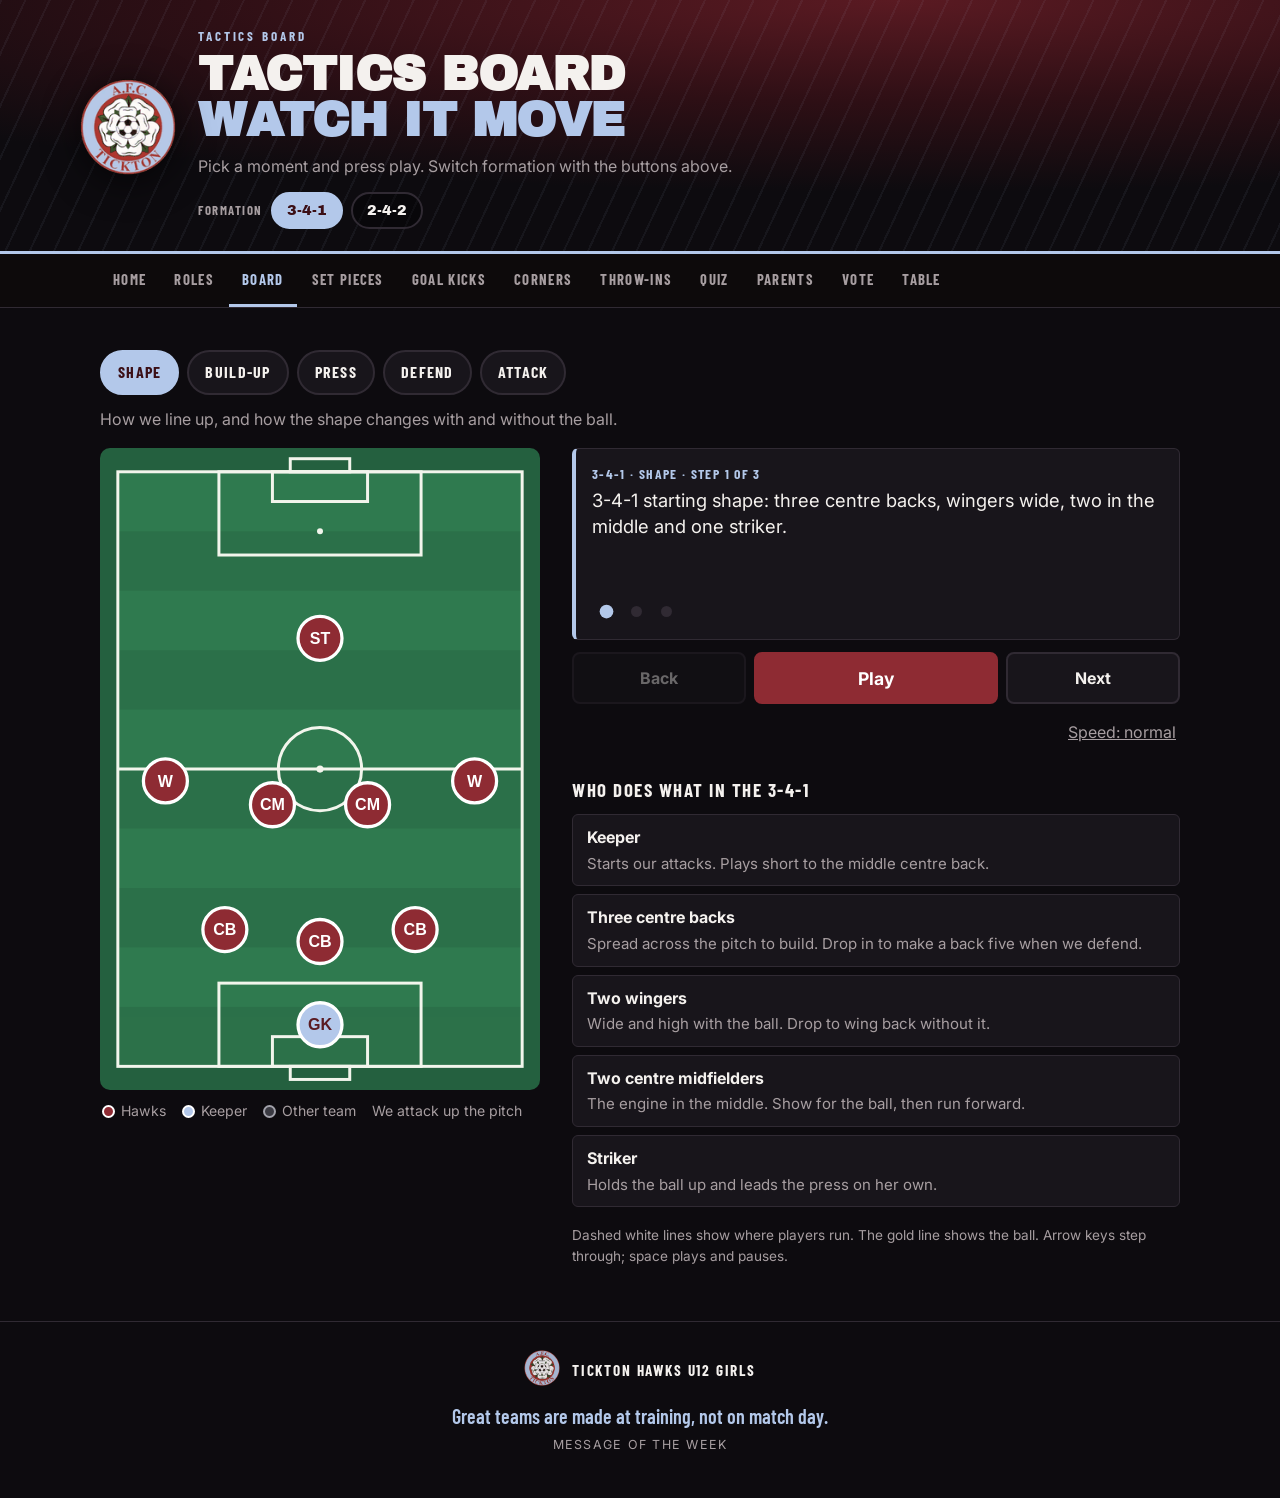
==== board.html @ 48b0d883 "Replace tactics board page with the full Hawks playbook site Eleven pages modelled on the Abbey Lane" ====
<!doctype html>
<html lang="en-GB">
<head>
<meta charset="utf-8">
<meta name="viewport" content="width=device-width, initial-scale=1">
<title>Hawks — Tactics Board</title>
<link rel="icon" href="assets/crest.png">
<link rel="preconnect" href="https://fonts.googleapis.com">
<link rel="preconnect" href="https://fonts.gstatic.com" crossorigin>
<link href="https://fonts.googleapis.com/css2?family=Archivo+Black&family=Barlow+Condensed:wght@500;600;700&family=Inter:wght@400;500;600&display=swap" rel="stylesheet">
<link rel="stylesheet" href="assets/site.css">
<style>
.scenes{display:flex;gap:8px;overflow-x:auto;padding:2px 0 8px;scrollbar-width:none}
.scenes::-webkit-scrollbar{display:none}
.scenes button{flex:0 0 auto;border:2px solid var(--line);background:var(--panel);border-radius:999px;padding:8px 16px;
  font-family:'Barlow Condensed',sans-serif;font-weight:700;text-transform:uppercase;letter-spacing:.08em;min-height:44px}
.scenes button[aria-pressed="true"]{background:var(--sky);border-color:var(--sky);color:#3B0F16}
.aim{margin:4px 0 16px;color:var(--mute)}
.stage{display:block}
.pitchcol{max-width:460px;margin:0 auto}
svg#pitch{display:block;width:100%;height:auto;border-radius:10px}
.legend{display:flex;flex-wrap:wrap;gap:6px 16px;margin:10px 2px 0;font-size:.88rem;color:var(--mute);align-items:center}
.legend i{display:inline-block;width:13px;height:13px;border-radius:50%;vertical-align:-2px;margin-right:6px}
.legend .us{background:#8e2b33;border:2px solid #fff}
.legend .gk{background:#b3c8ea;border:2px solid #fff}
.legend .them{background:#3a3a42;border:2px solid #a2a2ab}
.infocol{margin-top:16px}
.capbox{background:var(--panel);border:1px solid var(--line);border-left:4px solid var(--sky);border-radius:6px;padding:14px 16px}
.step{font-family:'Barlow Condensed',sans-serif;font-weight:700;text-transform:uppercase;letter-spacing:.1em;font-size:.85rem;color:var(--sky);margin:0 0 4px}
.capbox p.t{margin:0;font-size:1.15rem;line-height:1.4;min-height:5.5em}
.dots{display:flex;gap:2px;margin-top:8px}
.dots button{width:28px;height:28px;border:0;background:none;padding:0;display:grid;place-items:center}
.dots button::after{content:"";width:11px;height:11px;border-radius:50%;background:var(--line)}
.dots button[aria-current="step"]::after{background:var(--sky);transform:scale(1.25)}
.tr{display:grid;grid-template-columns:1fr 1.4fr 1fr;gap:8px;margin-top:12px}
.tr button{min-height:52px;border-radius:8px;border:2px solid var(--line);background:var(--panel);font-weight:700}
.tr button.go{background:var(--maroon);border-color:var(--maroon);color:#fff;font-size:1.1rem}
.tr button:disabled{opacity:.4;cursor:default}
.spd{margin-top:8px;display:flex;justify-content:flex-end}
.spd button{border:0;background:none;color:var(--mute);text-decoration:underline;padding:8px 4px;min-height:40px}
.broles{margin-top:22px}
.broles h3{margin-top:0}
.broles dl{margin:0;display:grid;gap:8px}
.broles .r{background:var(--panel);border:1px solid var(--line);border-radius:6px;padding:10px 14px}
.broles dt{font-weight:700}
.broles dd{margin:2px 0 0;color:var(--mute);font-size:.94rem}
.fine{margin-top:18px;font-size:.85rem;color:var(--mute)}
@media (min-width:860px){
  .stage{display:grid;grid-template-columns:minmax(0,440px) 1fr;gap:32px;align-items:start}
  .pitchcol{margin:0;max-width:none}
  .infocol{margin-top:0}
}
.ln{fill:none;stroke:#f2f5ec;stroke-width:.5}
.tp{stroke:#fff;stroke-width:.55;stroke-dasharray:1.3 1.2;opacity:.7;fill:none}
.to{stroke:#a2a2ab;stroke-width:.5;stroke-dasharray:1.3 1.2;opacity:.55;fill:none}
.tb{stroke:#e8b33a;stroke-width:.85;stroke-dasharray:1.6 1.2;fill:none}
.lbl{font-family:Arial,sans-serif;font-weight:800;font-size:2.7px;fill:#fff;text-anchor:middle}
.lbl.k{fill:#5a1a22}
</style>
</head>
<body>
<script src="assets/site.js" data-page="board" data-eyebrow="Tactics board" data-h1="Tactics Board" data-l2="Watch It Move" data-sub="Pick a moment and press play. Switch formation with the buttons above."></script>

<section>
  <div class="wrap">
    <div class="scenes" id="tabs" role="group" aria-label="Moment"></div>
    <p class="aim" id="aim"></p>

    <div class="stage">
      <div class="pitchcol">
        <svg id="pitch" viewBox="-3 -4 74 108" role="img" aria-label="Animated tactics pitch">
          <defs>
            <marker id="aw" viewBox="0 0 6 6" refX="5" refY="3" markerWidth="4.2" markerHeight="4.2" orient="auto"><path d="M0,0.5 L6,3 L0,5.5 z" fill="#fff"/></marker>
            <marker id="ag" viewBox="0 0 6 6" refX="5" refY="3" markerWidth="3.2" markerHeight="3.2" orient="auto"><path d="M0,0.5 L6,3 L0,5.5 z" fill="#e8b33a"/></marker>
            <marker id="ab" viewBox="0 0 6 6" refX="5" refY="3" markerWidth="4" markerHeight="4" orient="auto"><path d="M0,0.5 L6,3 L0,5.5 z" fill="#a2a2ab"/></marker>
          </defs>
          <rect x="-3" y="-4" width="74" height="108" fill="#24603f"/>
          <rect x="0" y="0" width="68" height="100" fill="#2f7a4f"/>
          <g fill="#000" opacity=".07"><rect x="0" y="10" width="68" height="10"/><rect x="0" y="30" width="68" height="10"/><rect x="0" y="50" width="68" height="10"/><rect x="0" y="70" width="68" height="10"/><rect x="0" y="90" width="68" height="10"/></g>
          <g class="ln">
            <rect x="0" y="0" width="68" height="100"/>
            <line x1="0" y1="50" x2="68" y2="50"/>
            <circle cx="34" cy="50" r="7"/>
            <rect x="17" y="0" width="34" height="14"/><rect x="26" y="0" width="16" height="5"/>
            <rect x="17" y="86" width="34" height="14"/><rect x="26" y="95" width="16" height="5"/>
            <rect x="29" y="-2.2" width="10" height="2.2"/><rect x="29" y="100" width="10" height="2.2"/>
          </g>
          <g fill="#f2f5ec"><circle cx="34" cy="50" r=".6"/><circle cx="34" cy="10" r=".5"/><circle cx="34" cy="90" r=".5"/></g>
          <g id="trails"></g>
          <g id="opp"></g>
          <g id="us"></g>
          <circle id="ball" r="1.7" fill="#fff" stroke="#18211c" stroke-width=".4"/>
        </svg>
        <div class="legend">
          <span><i class="us"></i>Hawks</span><span><i class="gk"></i>Keeper</span><span><i class="them"></i>Other team</span><span>We attack up the pitch</span>
        </div>
      </div>

      <div class="infocol">
        <div class="capbox" aria-live="polite">
          <p class="step" id="stepLbl"></p>
          <p class="t" id="capTxt"></p>
          <div class="dots" id="dots"></div>
        </div>
        <div class="tr">
          <button id="bBack" type="button">Back</button>
          <button id="bPlay" class="go" type="button">Play</button>
          <button id="bNext" type="button">Next</button>
        </div>
        <div class="spd"><button id="bSpd" type="button">Speed: normal</button></div>
        <div class="broles" id="roles"></div>
        <p class="fine">Dashed white lines show where players run. The gold line shows the ball. Arrow keys step through; space plays and pauses.</p>
      </div>
    </div>
  </div>
</section>

<script>
(function(){
"use strict";
var NS="http://www.w3.org/2000/svg";
function $(s){return document.querySelector(s);}
function el(n,a,p){var e=document.createElementNS(NS,n);for(var k in a){e.setAttribute(k,a[k]);}if(p){p.appendChild(e);}return e;}
function om(o,m){return o.map(function(a,i){return m[i]?m[i].slice():a.slice();});}
function cp(o){return o.map(function(a){return a.slice();});}

/* opposition shapes: order is keeper, 2 centre backs, 2 wide, 2 midfield, 2 forwards. They attack down the page. */
var OPP_PRESS=[[34,16],[22,30],[46,30],[10,46],[58,46],[27,48],[41,48],[28,66],[40,66]];
var OPP_BUILD=[[34,8],[24,22],[44,22],[8,38],[60,38],[26,44],[42,44],[26,64],[44,64]];
var OPP_ATT=[[34,24],[24,34],[44,34],[8,52],[60,50],[20,46],[48,44],[26,60],[42,58]];
var OPP_DEF=[[34,6],[16,22],[34,18],[52,22],[20,34],[34,38],[48,34],[22,50],[46,50]];
var OPP_BOX=[[34,6],[22,14],[34,13],[50,15],[24,28],[42,28],[52,30],[26,42],[40,42]];

/* scene "key" is used for links from other pages, e.g. board.html#press */
var FORMS={
 f242:{
  label:"2-4-2",
  ids:["GK","LCB","RCB","LWB","RWB","LCM","RCM","TEN","NINE"],
  names:{GK:"GK",LCB:"CB",RCB:"CB",LWB:"WB",RWB:"WB",LCM:"CM",RCM:"CM",TEN:"10",NINE:"9"},
  base:{GK:[34,93],LCB:[24,76],RCB:[44,76],LWB:[8,56],RWB:[60,56],LCM:[25,56],RCM:[43,56],TEN:[27,35],NINE:[41,27]},
  roles:[
   ["Keeper","Starts our attacks and sweeps up behind the back line."],
   ["Two centre backs","Split wide to build from the back. Cover behind the wing backs."],
   ["Two wing backs","Own the whole side. High and wide with the ball, back in the line without it."],
   ["Two centre midfielders","Link defence to attack. Show for the ball in the gaps."],
   ["The 10","Plays between their lines and feeds the 9."],
   ["The 9","Leads the press. First runner in behind."]
  ],
  scenes:[
   {key:"shape",name:"Shape",aim:"How we line up, and how the shape changes with and without the ball.",steps:[
    {c:"2-4-2 starting shape: two centre backs, four across the middle with the wing backs wide, then the 10 and the 9.",o:null,b:null},
    {c:"With the ball we stretch out. Wing backs go high and wide. The 10 and 9 pin their defenders back.",p:{GK:[34,84],LCB:[22,66],RCB:[46,66],LWB:[6,40],RWB:[62,40],LCM:[26,50],RCM:[42,50],TEN:[28,28],NINE:[40,20]}},
    {c:"Without the ball we shrink. A tight four across the middle, two centre backs behind, the 10 and 9 screening in front.",p:{GK:[34,93],LCB:[26,78],RCB:[42,78],LWB:[12,66],RWB:[56,66],LCM:[27,66],RCM:[41,66],TEN:[28,50],NINE:[40,48]}}
   ]},
   {key:"build-up",name:"Build-up",aim:"Getting out from the keeper when the other team presses us.",steps:[
    {c:"Keeper has the ball. Two of their players are coming to press.",o:OPP_PRESS,b:"GK",p:{}},
    {c:"Centre backs split wide. Wing backs stay high and wide. Midfielders show in the gaps.",p:{LCB:[14,80],RCB:[54,80],LWB:[6,60],RWB:[62,60],LCM:[25,66],RCM:[43,66],TEN:[26,38],NINE:[42,36]}},
    {c:"Keeper passes to a centre back. Their press has to run across.",b:"LCB",o:function(o){return om(o,{7:[20,72],8:[32,71],5:[24,50],6:[37,50]});}},
    {c:"Next pass goes into the midfielder in the gap, behind their first line.",b:"LCM",p:{LCM:[24,62]},o:function(o){return om(o,{7:[16,78],8:[30,76],5:[20,56],6:[36,54]});}},
    {c:"Turn and play forward to the wing back. We have beaten the press.",b:"LWB",p:{LWB:[6,50],TEN:[22,40],NINE:[38,28]},o:function(o){return om(o,{5:[20,62],6:[34,58],3:[12,56],4:[56,50]});}}
   ]},
   {key:"press",name:"Press",aim:"Winning the ball back high up the pitch.",steps:[
    {c:"Their keeper has the ball. We squeeze up. The 9 and 10 stay close to their two centre backs.",o:OPP_BUILD,b:"o0",p:{GK:[34,70],LCB:[29,58],RCB:[39,58],LWB:[10,46],RWB:[58,46],LCM:[25,52],RCM:[43,52],TEN:[28,34],NINE:[40,32]}},
    {c:"Trigger: the pass goes to their centre back. The 9 closes her down, the 10 covers the pass back.",b:"o1",p:{NINE:[29,25],TEN:[38,27],LWB:[10,42],RWB:[58,42]}},
    {c:"She plays it wide. The wing back jumps to her, midfield slides across and traps her on the touchline.",b:"o3",p:{LWB:[13,38],LCM:[18,46],RCM:[34,46],NINE:[25,25],TEN:[34,34],LCB:[24,56],RCB:[36,56],RWB:[50,44],GK:[30,66]}},
    {c:"Ball won. Our midfielder takes it while they are still facing the wrong way.",b:"LCM",p:{LCM:[18,44]},o:function(o){return om(o,{3:[6,40],5:[28,38]});}},
    {c:"Quick pass to the 10. The 9 runs in behind.",b:"TEN",p:{TEN:[26,32],NINE:[32,16]},o:function(o){return om(o,{1:[22,24],2:[44,20]});}}
   ]},
   {key:"defend",name:"Defend",aim:"Staying compact when they have the ball in our half.",steps:[
    {c:"Two banks. The 10 and 9 screen in front, four across the middle, two centre backs behind.",o:OPP_ATT,b:"o7",p:{GK:[34,93],LCB:[26,80],RCB:[42,80],LWB:[10,68],LCM:[26,68],RCM:[42,68],RWB:[58,68],TEN:[28,52],NINE:[40,50]}},
    {c:"Ball switches wide. The whole team slides across together.",b:"o4",p:{GK:[38,93],LCB:[34,80],RCB:[50,80],LWB:[20,68],LCM:[36,68],RCM:[50,68],RWB:[62,68],TEN:[36,52],NINE:[48,50]},o:function(o){return om(o,{7:[32,62],8:[46,60],6:[52,46]});}},
    {c:"Wing back closes the ball. Centre back covers behind her. Far side tucks in.",p:{RWB:[55,68],RCB:[50,78],LCB:[36,79],RCM:[46,70],LCM:[30,70],LWB:[16,68]},o:function(o){return om(o,{4:[60,64]});}},
    {c:"She blocks it. We win the ball and play to the midfielder.",b:"RCM",o:function(o){return om(o,{4:[58,70],8:[44,66]});}}
   ]},
   {key:"attack",name:"Attack",aim:"Getting the ball wide and into the box.",steps:[
    {c:"Midfielder has the ball. Wing backs are wide. The 10 and 9 sit between their lines.",o:OPP_DEF,b:"LCM",p:{GK:[34,88],LCB:[24,70],RCB:[44,70],LWB:[8,52],RWB:[60,52],LCM:[25,58],RCM:[43,58],TEN:[26,42],NINE:[42,28]}},
    {c:"Pass into the 10’s feet. The 9 stays on their centre back.",b:"TEN",p:{TEN:[28,40],LCM:[27,52]},o:function(o){return om(o,{5:[38,40]});}},
    {c:"10 plays it wide to the wing back, who runs forward on the outside.",b:"LWB",p:{LWB:[8,36],TEN:[30,36],LCM:[27,46]},o:function(o){return om(o,{4:[18,36],1:[16,24],5:[38,42]});}},
    {c:"Cross comes in. The 9 goes near post, the 10 far post, the wing back arrives at the back, a midfielder waits on the edge.",b:"NINE",o:OPP_BOX,p:{LWB:[8,24],NINE:[29,18],TEN:[44,20],RWB:[58,26],LCM:[34,30],RCM:[44,40],LCB:[24,56],RCB:[44,56],GK:[34,80]}},
    {c:"The 9 finishes. Everyone else is ready for the rebound.",b:[34,3],p:{NINE:[31,12]}}
   ]}
  ]
 },
 f341:{
  label:"3-4-1",
  ids:["GK","LCB","CB","RCB","LW","LCM","RCM","RW","ST"],
  names:{GK:"GK",LCB:"CB",CB:"CB",RCB:"CB",LW:"W",LCM:"CM",RCM:"CM",RW:"W",ST:"ST"},
  base:{GK:[34,93],LCB:[18,77],CB:[34,79],RCB:[50,77],LW:[8,52],LCM:[26,56],RCM:[42,56],RW:[60,52],ST:[34,28]},
  roles:[
   ["Keeper","Starts our attacks. Plays short to the middle centre back."],
   ["Three centre backs","Spread across the pitch to build. Drop in to make a back five when we defend."],
   ["Two wingers","Wide and high with the ball. Drop to wing back without it."],
   ["Two centre midfielders","The engine in the middle. Show for the ball, then run forward."],
   ["Striker","Holds the ball up and leads the press on her own."]
  ],
  scenes:[
   {key:"shape",name:"Shape",aim:"How we line up, and how the shape changes with and without the ball.",steps:[
    {c:"3-4-1 starting shape: three centre backs, wingers wide, two in the middle and one striker.",o:null,b:null},
    {c:"With the ball the wingers push high and wide. The back three spread out and the striker stays up front.",p:{GK:[34,86],LCB:[16,68],CB:[34,72],RCB:[52,68],LW:[6,38],LCM:[26,50],RCM:[42,50],RW:[62,38],ST:[34,22]}},
    {c:"Without the ball the wingers drop back and we become a back five, with two midfielders and the striker in front.",p:{GK:[34,93],LW:[10,72],LCB:[24,78],CB:[34,80],RCB:[44,78],RW:[58,72],LCM:[27,64],RCM:[41,64],ST:[34,50]}}
   ]},
   {key:"build-up",name:"Build-up",aim:"Getting out from the keeper when the other team presses us.",steps:[
    {c:"Keeper has the ball. Two of their players are coming to press.",o:OPP_PRESS,b:"GK",p:{}},
    {c:"Back three spread across. Wingers stay wide and high to stretch them. Midfielders show in the gaps.",p:{LCB:[12,80],CB:[34,84],RCB:[56,80],LW:[6,50],RW:[62,50],LCM:[24,64],RCM:[44,64],ST:[34,34]}},
    {c:"Short pass to the middle centre back. The keeper has become an extra player.",b:"CB",o:function(o){return om(o,{7:[30,72],8:[40,70]});}},
    {c:"Switch to the wide centre back. Their press has to travel.",b:"LCB",o:function(o){return om(o,{7:[18,74],8:[30,72],5:[24,50],6:[36,50]});}},
    {c:"Pass into the midfielder in the gap, behind their first line.",b:"LCM",p:{LCM:[22,62]},o:function(o){return om(o,{7:[14,78],8:[28,76],5:[18,58],6:[34,54]});}},
    {c:"Turn and play to the winger running forward. We have beaten the press.",b:"LW",p:{LW:[6,44],ST:[34,30]},o:function(o){return om(o,{5:[18,62],3:[12,54]});}}
   ]},
   {key:"press",name:"Press",aim:"Winning the ball back high up the pitch.",steps:[
    {c:"Their keeper has the ball. We squeeze up. The striker waits between their two centre backs.",o:OPP_BUILD,b:"o0",p:{GK:[34,76],LCB:[20,60],CB:[34,62],RCB:[48,60],LW:[8,46],LCM:[24,52],RCM:[44,52],RW:[60,46],ST:[34,28]}},
    {c:"Trigger: the pass goes to their centre back. The striker closes her down and shows her the touchline. Wingers squeeze.",b:"o1",p:{ST:[29,26],LW:[10,42],RW:[52,36]}},
    {c:"She plays it wide. The left winger jumps to her, midfield slides across and the back three step up.",b:"o3",p:{LW:[13,38],LCM:[19,47],ST:[30,28],LCB:[18,58],CB:[32,60],RCB:[46,58],RCM:[36,48],RW:[48,40]}},
    {c:"Ball won. Our midfielder takes it while they are still facing the wrong way.",b:"LCM",p:{LCM:[19,46]},o:function(o){return om(o,{3:[6,40],5:[28,38]});}},
    {c:"Quick pass to the striker. Wingers run beyond her.",b:"ST",p:{ST:[30,22],RW:[52,30],LW:[10,36]},o:function(o){return om(o,{1:[22,24],2:[44,20]});}}
   ]},
   {key:"defend",name:"Defend",aim:"Staying compact when they have the ball in our half.",steps:[
    {c:"Back five. Wingers drop in as wing backs. Two midfielders in front, the striker screening.",o:OPP_ATT,b:"o7",p:{GK:[34,93],LW:[10,72],LCB:[24,80],CB:[34,82],RCB:[44,80],RW:[58,72],LCM:[26,68],RCM:[42,68],ST:[34,52]}},
    {c:"Ball switches wide. The whole team slides across together.",b:"o4",p:{GK:[38,93],LW:[18,72],LCB:[30,80],CB:[40,82],RCB:[50,80],RW:[62,70],LCM:[34,68],RCM:[48,68],ST:[44,52]},o:function(o){return om(o,{7:[32,62],8:[46,60],6:[52,46]});}},
    {c:"Right winger closes the ball. Centre backs cover behind her. Far side tucks in.",p:{RW:[55,68],RCB:[50,78],CB:[41,80],LCB:[31,79],RCM:[46,68],LCM:[34,68],LW:[22,72]},o:function(o){return om(o,{4:[60,64]});}},
    {c:"She blocks it. We win the ball and play to the midfielder.",b:"RCM",o:function(o){return om(o,{4:[58,70],8:[44,66]});}}
   ]},
   {key:"attack",name:"Attack",aim:"Getting the ball wide and into the box.",steps:[
    {c:"Midfielder has the ball. Wingers are high and wide. The striker sits between their lines.",o:OPP_DEF,b:"LCM",p:{GK:[34,88],LCB:[18,72],CB:[34,74],RCB:[50,72],LW:[8,48],LCM:[26,58],RCM:[42,58],RW:[60,48],ST:[34,46]}},
    {c:"Pass into the striker’s feet. She holds it up with her back to goal.",b:"ST",p:{LCM:[28,52],RCM:[40,52]}},
    {c:"Lay it off, then the winger runs beyond. The ball goes into the space down the line.",b:"LW",p:{LW:[7,36],LCM:[28,44]},o:function(o){return om(o,{4:[18,36],1:[16,24],5:[38,42]});}},
    {c:"Cross comes in. Striker near post, right winger far post, a midfielder waits on the edge.",b:"ST",o:OPP_BOX,p:{LW:[8,24],ST:[29,18],RW:[48,22],LCM:[34,32],RCM:[44,40],LCB:[22,60],CB:[34,62],RCB:[46,60],GK:[34,80]}},
    {c:"The striker finishes. Everyone else is ready for the rebound.",b:[34,3],p:{ST:[31,12]}}
   ]}
  ]
 }
};

/* ---------- state ---------- */
var reduce=window.matchMedia&&window.matchMedia("(prefers-reduced-motion: reduce)").matches;
var S={form:Hawks.form(),scene:0,step:0,playing:false,slow:false};
var frames=[],cur=null,anim=null,holdAt=null;
var MOVE=1700,HOLD=2300;

(function(){
  var h=location.hash.slice(1);
  FORMS[S.form].scenes.forEach(function(sc,i){if(sc.key===h){S.scene=i;}});
})();

var usG=$("#us"),oppG=$("#opp"),trG=$("#trails"),ball=$("#ball");
var P={},O=[];

function resolve(form,scene){
  var pos=JSON.parse(JSON.stringify(form.base));
  var opp=cp(OPP_PRESS),show=false,bs=null,last=[34,50];
  return scene.steps.map(function(s){
    if(s.p){for(var k in s.p){pos[k]=s.p[k].slice();}}
    if("o" in s){
      if(s.o===null){show=false;}
      else{show=true;opp=typeof s.o==="function"?s.o(opp):cp(s.o);}
    }
    if(s.b!==undefined){bs=s.b;}
    var ballN=1,b=last;
    if(bs===null){ballN=0;}
    else if(Array.isArray(bs)){b=bs.slice();}
    else if(/^o\d$/.test(bs)){var q=opp[+bs.charAt(1)];b=[q[0]-3.3,q[1]+2.8];}
    else{b=[pos[bs][0]+3.4,pos[bs][1]-2.6];}
    last=b;
    return {cap:s.c,pos:JSON.parse(JSON.stringify(pos)),opp:cp(opp),showN:show?1:0,ball:b.slice(),ballN:ballN};
  });
}

function lp(a,b,t){return a+(b-a)*t;}
function ease(t){return t<.5?4*t*t*t:1-Math.pow(-2*t+2,3)/2;}
function mix(A,B,t){
  var pos={};
  for(var id in B.pos){pos[id]=[lp(A.pos[id][0],B.pos[id][0],t),lp(A.pos[id][1],B.pos[id][1],t)];}
  return {
    pos:pos,
    opp:B.opp.map(function(b,i){return [lp(A.opp[i][0],b[0],t),lp(A.opp[i][1],b[1],t)];}),
    showN:lp(A.showN,B.showN,t),
    ball:[lp(A.ball[0],B.ball[0],t),lp(A.ball[1],B.ball[1],t)],
    ballN:lp(A.ballN,B.ballN,t)
  };
}

function buildPlayers(){
  var f=FORMS[S.form];
  usG.innerHTML="";P={};
  f.ids.forEach(function(id){
    var g=el("g",{},usG),gk=id==="GK";
    el("circle",{r:3.7,fill:gk?"#b3c8ea":"#8e2b33",stroke:"#fff","stroke-width":.55},g);
    var t=el("text",{y:.95,"class":"lbl"+(gk?" k":"")},g);t.textContent=f.names[id];
    P[id]=g;
  });
  if(!O.length){
    oppG.innerHTML="";
    for(var i=0;i<9;i++){O.push(el("circle",{r:3.3,fill:"#3a3a42",stroke:"#a2a2ab","stroke-width":.5},oppG));}
  }
}

function draw(f){
  var form=FORMS[S.form];
  form.ids.forEach(function(id){P[id].setAttribute("transform","translate("+f.pos[id][0].toFixed(2)+" "+f.pos[id][1].toFixed(2)+")");});
  O.forEach(function(c,i){c.setAttribute("cx",f.opp[i][0].toFixed(2));c.setAttribute("cy",f.opp[i][1].toFixed(2));});
  oppG.style.opacity=f.showN;
  ball.setAttribute("cx",f.ball[0].toFixed(2));ball.setAttribute("cy",f.ball[1].toFixed(2));
  ball.style.opacity=f.ballN;
}

function shorten(a,b,r){var dx=b[0]-a[0],dy=b[1]-a[1],d=Math.hypot(dx,dy);if(d<=r){return b;}return [b[0]-dx/d*r,b[1]-dy/d*r];}
function line(a,b,cls,mk,r){
  var e=shorten(a,b,r);
  el("line",{x1:a[0].toFixed(2),y1:a[1].toFixed(2),x2:e[0].toFixed(2),y2:e[1].toFixed(2),"class":cls,"marker-end":"url(#"+mk+")"},trG);
}
function trails(A,B){
  trG.innerHTML="";
  var form=FORMS[S.form];
  if(A.showN>.5&&B.showN>.5){
    B.opp.forEach(function(b,i){var a=A.opp[i];if(Math.hypot(b[0]-a[0],b[1]-a[1])>3){line(a,b,"to","ab",4.2);}});
  }
  form.ids.forEach(function(id){
    var a=A.pos[id],b=B.pos[id];
    if(Math.hypot(b[0]-a[0],b[1]-a[1])>3){line(a,b,"tp","aw",4.6);}
  });
  if(B.ballN>.5&&Math.hypot(B.ball[0]-A.ball[0],B.ball[1]-A.ball[1])>3){line(A.ball,B.ball,"tb","ag",2.4);}
}

function goTo(i,snap){
  var to=frames[i];
  S.step=i;holdAt=null;
  if(snap||reduce||!cur){
    cur=mix(to,to,0);anim=null;trG.innerHTML="";draw(cur);
  }else{
    anim={from:cur,to:to,t0:null,dur:MOVE*(S.slow?1.6:1)};
    trails(cur,to);
  }
  ui();
}

function tick(ts){
  if(anim){
    if(anim.t0===null){anim.t0=ts;}
    var k=Math.min(1,(ts-anim.t0)/anim.dur);
    cur=mix(anim.from,anim.to,ease(k));draw(cur);
    if(k>=1){cur=mix(anim.to,anim.to,0);anim=null;holdAt=ts;}
  }else if(S.playing){
    if(holdAt===null){holdAt=ts;}
    var hold=(reduce?3200:HOLD)*(S.slow?1.6:1);
    if(ts-holdAt>hold){
      if(S.step<frames.length-1){goTo(S.step+1);}
      else{goTo(0,true);}
    }
  }
  requestAnimationFrame(tick);
}

/* ---------- UI ---------- */
function ui(){
  var form=FORMS[S.form],sc=form.scenes[S.scene];
  $("#aim").textContent=sc.aim;
  $("#stepLbl").textContent=form.label+" · "+sc.name+" · Step "+(S.step+1)+" of "+frames.length;
  $("#capTxt").textContent=frames[S.step].cap;
  var d=$("#dots");d.innerHTML="";
  frames.forEach(function(_,i){
    var b=document.createElement("button");b.type="button";b.setAttribute("aria-label","Go to step "+(i+1));
    if(i===S.step){b.setAttribute("aria-current","step");}
    b.addEventListener("click",function(){goTo(i);});
    d.appendChild(b);
  });
  $("#bPlay").textContent=S.playing?"Pause":"Play";
  $("#bBack").disabled=S.step===0;
  $("#bNext").disabled=S.step===frames.length-1;
  $("#bSpd").textContent="Speed: "+(S.slow?"slow":"normal");
}

function renderPickers(){
  var tb=$("#tabs");tb.innerHTML="";
  FORMS[S.form].scenes.forEach(function(sc,i){
    var b=document.createElement("button");b.type="button";b.textContent=sc.name;
    b.setAttribute("aria-pressed",i===S.scene?"true":"false");
    b.addEventListener("click",function(){S.scene=i;history.replaceState(null,"","#"+sc.key);loadScene(false);});
    tb.appendChild(b);
  });
  var form=FORMS[S.form],r=$("#roles");
  var h="<h3>Who does what in the "+form.label+"</h3><dl>";
  form.roles.forEach(function(x){h+="<div class=\"r\"><dt>"+x[0]+"</dt><dd>"+x[1]+"</dd></div>";});
  r.innerHTML=h+"</dl>";
}

function loadScene(rebuild){
  var form=FORMS[S.form];
  if(rebuild){buildPlayers();}
  frames=resolve(form,form.scenes[S.scene]);
  cur=null;renderPickers();goTo(0,true);
}

document.addEventListener("hawks:form",function(e){
  if(S.form!==e.detail){S.form=e.detail;S.scene=Math.min(S.scene,FORMS[S.form].scenes.length-1);loadScene(true);}
});
$("#bPlay").addEventListener("click",function(){
  S.playing=!S.playing;
  if(S.playing&&S.step===frames.length-1&&!anim){goTo(0,true);}
  holdAt=null;ui();
});
$("#bNext").addEventListener("click",function(){if(S.step<frames.length-1){goTo(S.step+1);}});
$("#bBack").addEventListener("click",function(){if(S.step>0){goTo(S.step-1);}});
$("#bSpd").addEventListener("click",function(){S.slow=!S.slow;ui();});
document.addEventListener("keydown",function(e){
  if(/^(INPUT|SELECT|TEXTAREA)$/.test(e.target.tagName)){return;}
  if(e.key==="ArrowRight"&&S.step<frames.length-1){goTo(S.step+1);}
  else if(e.key==="ArrowLeft"&&S.step>0){goTo(S.step-1);}
  else if(e.key===" "&&e.target.tagName!=="BUTTON"){e.preventDefault();$("#bPlay").click();}
});

buildPlayers();
loadScene(false);
requestAnimationFrame(tick);
})();
</script>
<script src="assets/messages.js"></script>
<script>Hawks.footer();</script>
</body>
</html>
---- assets/site.css ----
/* AFC Tickton Hawks U12s — shared styles for every page.
   Team colours come from the AFC Tickton crest: claret (--maroon) and sky blue (--sky). Change them here to rebrand the whole site. */
:root{
  --ink:#0D0B0F; --panel:#18151B; --panel2:#121015; --line:#302A33;
  --maroon:#8E2B33; --maroon-hi:#B5525A; --sky:#B3C8EA; --sky-dim:#5E7394;
  --paper:#F4F1EE; --mute:#A79EA1; --grass:#24603F;
  color-scheme:dark;
}
*{box-sizing:border-box}
html{scroll-behavior:smooth}
body{margin:0;background:var(--ink);color:var(--paper);
  font-family:Inter,system-ui,sans-serif;font-size:16px;line-height:1.55;-webkit-text-size-adjust:100%}
.wrap{max-width:1120px;margin:0 auto;padding:0 16px}
@media(min-width:700px){.wrap{padding:0 20px}}
a{color:var(--sky)}
button{font:inherit;color:inherit;cursor:pointer}
button:focus-visible,a:focus-visible,input:focus-visible,select:focus-visible,textarea:focus-visible{outline:3px solid var(--sky);outline-offset:2px}
.hidden{display:none !important}

/* formation-specific content: only the picked formation shows */
html[data-form="f341"] [data-form="f242"],
html[data-form="f242"] [data-form="f341"]{display:none !important}

/* HERO */
header.hero{border-bottom:3px solid var(--sky);
  background:repeating-linear-gradient(115deg,rgba(179,200,234,.06) 0 2px,transparent 2px 22px),
    radial-gradient(120% 90% at 70% 0%,#5A1A22 0%,#2E0F15 45%,#0D0B0F 85%)}
.hero-inner{display:flex;align-items:center;gap:22px;padding:26px 0 22px;flex-wrap:wrap}
.crest{width:96px;height:96px;flex:0 0 auto;filter:drop-shadow(0 6px 18px rgba(0,0,0,.6))}
.crest img{width:100%;height:100%;object-fit:contain;border-radius:50%;display:block}
.hero-txt{flex:1 1 300px;min-width:220px}
.eyebrow{font-family:'Barlow Condensed',sans-serif;font-weight:700;letter-spacing:.22em;
  text-transform:uppercase;color:var(--sky);font-size:.82rem;margin:0 0 6px}
h1{font-family:'Archivo Black',sans-serif;text-transform:uppercase;
  font-size:clamp(1.7rem,5.2vw,3rem);line-height:.95;margin:0 0 10px;letter-spacing:-.01em}
h1 .l2{display:block;color:var(--sky)}
.sub{color:var(--mute);max-width:58ch;margin:0}

/* formation switch in the header */
.formsw{display:flex;align-items:center;gap:8px;flex-wrap:wrap;margin-top:14px}
.formsw .lab{font-family:'Barlow Condensed',sans-serif;font-weight:700;text-transform:uppercase;
  letter-spacing:.12em;font-size:.8rem;color:var(--mute)}
.formsw button{border:2px solid var(--line);background:rgba(0,0,0,.35);border-radius:999px;
  padding:5px 14px;font-family:'Archivo Black',sans-serif;font-size:.9rem;min-height:36px}
.formsw button[aria-pressed="true"]{background:var(--sky);border-color:var(--sky);color:#3B0F16}

/* NAV — page tabs */
nav.tabs{position:sticky;top:0;z-index:20;background:rgba(14,11,12,.95);
  backdrop-filter:blur(8px);border-bottom:1px solid var(--line)}
.tabs-inner{display:flex;gap:2px;overflow-x:auto;scrollbar-width:none}
.tabs-inner::-webkit-scrollbar{display:none}
.tabs a{white-space:nowrap;font-family:'Barlow Condensed',sans-serif;font-weight:700;
  text-transform:uppercase;letter-spacing:.09em;font-size:.92rem;color:var(--mute);
  text-decoration:none;padding:14px 13px;border-bottom:3px solid transparent}
.tabs a:hover,.tabs a:focus-visible{color:var(--paper);outline:none}
.tabs a[aria-current="page"]{color:var(--sky);border-bottom-color:var(--sky)}

/* SECTIONS */
section{padding:40px 0;border-bottom:1px solid var(--line);scroll-margin-top:60px}
.tag{font-family:'Barlow Condensed',sans-serif;font-weight:700;text-transform:uppercase;
  letter-spacing:.16em;font-size:.8rem;color:var(--sky);margin:0 0 6px}
h2{font-family:'Archivo Black',sans-serif;text-transform:uppercase;
  font-size:clamp(1.35rem,3.4vw,2.05rem);margin:0 0 6px;line-height:1.05}
.sec-note{color:var(--mute);margin:0 0 24px;max-width:64ch}
h3{font-family:'Barlow Condensed',sans-serif;text-transform:uppercase;letter-spacing:.08em;
  font-size:1.18rem;margin:26px 0 10px}

/* placeholder for anything waiting on the coaches' meeting */
.todo{border:2px dashed var(--sky-dim);background:rgba(179,200,234,.05);border-radius:8px;
  padding:16px 18px;margin:0 0 16px}
.todo .tl{font-family:'Barlow Condensed',sans-serif;font-weight:700;text-transform:uppercase;
  letter-spacing:.1em;font-size:.85rem;color:var(--sky);margin:0 0 6px;display:flex;gap:8px;align-items:center;flex-wrap:wrap}
.todo .tl::before{content:"";width:10px;height:10px;border-radius:50%;background:var(--sky)}
.todo p{margin:0 0 6px;color:#DDD6D8;font-size:.95rem}
.todo ul{margin:6px 0 0;padding-left:20px;color:var(--mute);font-size:.92rem}
.todo li{margin-bottom:4px}
.todo :last-child{margin-bottom:0}
.draft{display:inline-block;font-family:'Barlow Condensed',sans-serif;font-weight:700;text-transform:uppercase;
  letter-spacing:.1em;font-size:.72rem;color:#3B0F16;background:var(--sky);border-radius:3px;padding:1px 6px;vertical-align:2px}

/* diagram + copy split */
.split{display:grid;grid-template-columns:minmax(260px,400px) 1fr;gap:28px;align-items:start}
@media(max-width:760px){.split{grid-template-columns:1fr}}
.diagram{background:var(--panel);border:1px solid var(--line);border-radius:8px;overflow:hidden}
.diagram img{display:block;width:100%;height:auto;background:var(--grass)}
.diagram .cap{padding:11px 15px;border-top:1px solid var(--line);font-size:.86rem;color:var(--mute)}

.key{border-left:4px solid var(--sky);background:var(--panel2);padding:12px 16px;
  border-radius:0 6px 6px 0;margin-top:14px;font-size:.95rem}
ul.plain{margin:0;padding-left:20px}
ul.plain li{margin-bottom:7px}
ul.plain li::marker{color:var(--sky)}

/* link to the animated board */
.boardlink{display:flex;align-items:center;gap:12px;background:var(--maroon);color:#fff;text-decoration:none;
  border-radius:8px;padding:12px 16px;margin:0 0 18px;font-weight:600}
.boardlink::before{content:"\25B6";color:var(--sky);font-size:.8rem}
.boardlink:hover{background:#A13640}

/* position cards */
.pos-grid{display:grid;grid-template-columns:repeat(auto-fit,minmax(280px,1fr));gap:16px}
.pos{background:var(--panel);border:1px solid var(--line);border-radius:8px;overflow:hidden}
.pos-hd{display:flex;align-items:center;gap:12px;padding:14px 16px;background:var(--panel2);border-bottom:1px solid var(--line)}
.pos-badge{width:44px;height:44px;flex:0 0 auto;border-radius:6px;background:var(--sky);color:#3B0F16;
  display:grid;place-items:center;font-family:'Archivo Black',sans-serif;font-size:.9rem}
.pos-badge.dark{background:var(--maroon);color:var(--sky)}
.pos-hd b{font-family:'Barlow Condensed',sans-serif;text-transform:uppercase;letter-spacing:.06em;
  font-size:1.18rem;display:block;line-height:1.1}
.pos-hd small{color:var(--mute);font-size:.82rem}
.pos dl{margin:0;padding:6px 0}
.pos dt{font-family:'Barlow Condensed',sans-serif;text-transform:uppercase;letter-spacing:.05em;
  font-size:.82rem;color:var(--sky);padding:10px 16px 2px}
.pos dd{margin:0;padding:0 16px 8px;font-size:.93rem;color:#DDD6D8}
.pos dd.tbc{color:var(--mute);font-style:italic}
.pos dd + dt{border-top:1px solid var(--line);margin-top:4px}

/* home hub cards */
.hub{display:grid;grid-template-columns:repeat(auto-fit,minmax(220px,1fr));gap:14px;margin-top:8px}
.hub a{display:block;text-decoration:none;color:var(--paper);background:var(--panel);
  border:1px solid var(--line);border-radius:8px;padding:20px 18px;transition:border-color .15s,transform .15s}
.hub a:hover,.hub a:focus-visible{border-color:var(--sky);transform:translateY(-2px);outline:none}
.hub .k{font-family:'Barlow Condensed',sans-serif;text-transform:uppercase;letter-spacing:.08em;
  color:var(--sky);font-size:1.3rem;margin-bottom:4px}
.hub .d{color:var(--mute);font-size:.92rem}

/* landing: formation picker */
.picker{display:grid;grid-template-columns:repeat(auto-fit,minmax(260px,1fr));gap:16px}
.pick{display:grid;grid-template-columns:120px 1fr;gap:16px;align-items:center;text-align:left;
  background:var(--panel);border:2px solid var(--line);border-radius:10px;padding:14px;color:var(--paper)}
.pick:hover{border-color:var(--maroon-hi)}
.pick[aria-pressed="true"]{border-color:var(--sky);background:#1B1D28}
.pick img{width:100%;border-radius:6px;display:block}
.pick b{display:block;font-family:'Archivo Black',sans-serif;font-size:2rem;line-height:1}
.pick .st{display:inline-block;margin-top:6px;font-family:'Barlow Condensed',sans-serif;font-weight:700;
  text-transform:uppercase;letter-spacing:.1em;font-size:.8rem;color:var(--sky)}
.pick .ds{display:block;color:var(--mute);font-size:.9rem;margin-top:6px}
.pick .on{display:none;margin-top:8px;font-weight:700;color:var(--sky);font-size:.9rem}
.pick[aria-pressed="true"] .on{display:block}

/* set-piece matrix */
.sp dt{display:flex;gap:8px;align-items:center}

/* parents */
.cards{display:grid;grid-template-columns:repeat(auto-fit,minmax(240px,1fr));gap:14px}
.card{background:var(--panel);border:1px solid var(--line);border-top:4px solid var(--sky);border-radius:4px;padding:18px}
.card b{font-family:'Barlow Condensed',sans-serif;text-transform:uppercase;letter-spacing:.07em;font-size:1.2rem;display:block;margin-bottom:4px}
.card .sm{font-family:'Barlow Condensed',sans-serif;text-transform:uppercase;letter-spacing:.1em;font-size:.78rem;color:var(--sky);display:block;margin-bottom:6px}
.card p{margin:0;font-size:.94rem;color:#DDD6D8}
.chips{display:flex;flex-wrap:wrap;gap:8px;margin:8px 0 14px}
.chips span{background:var(--panel);border:1px solid var(--line);border-radius:999px;padding:6px 14px;font-size:.92rem}

/* table page */
.linkcard{display:block;text-decoration:none;color:var(--paper);background:var(--panel);border:1px solid var(--line);
  border-left:4px solid var(--sky);border-radius:6px;padding:20px;max-width:560px}
.linkcard b{font-family:'Barlow Condensed',sans-serif;text-transform:uppercase;letter-spacing:.07em;font-size:1.35rem;display:block}
.linkcard span{color:var(--mute);display:block;margin:4px 0 10px}
.linkcard em{font-style:normal;color:var(--sky);font-weight:700}
.linkcard:hover{border-color:var(--sky)}

/* FOOTER */
footer{padding:28px 0 44px;text-align:center;color:var(--mute);font-size:.85rem}
footer .ft{display:flex;align-items:center;justify-content:center;gap:12px;margin-bottom:12px}
footer .ft img{width:36px;height:36px;object-fit:contain;border-radius:50%;opacity:.9}
footer .ft span{font-family:'Barlow Condensed',sans-serif;font-weight:700;text-transform:uppercase;letter-spacing:.12em;color:var(--paper);font-size:.95rem}
footer .msg{margin:0 auto;max-width:46ch;font-family:'Barlow Condensed',sans-serif;font-weight:600;font-size:1.25rem;line-height:1.25;color:var(--sky)}
footer .wk{margin:6px 0 0;font-size:.78rem;letter-spacing:.1em;text-transform:uppercase}

@media print{
  body{background:#fff;color:#000}
  nav.tabs,.formsw{display:none}
  section{break-inside:avoid}
}
@media (prefers-reduced-motion:reduce){html{scroll-behavior:auto}.hub a{transition:none}}
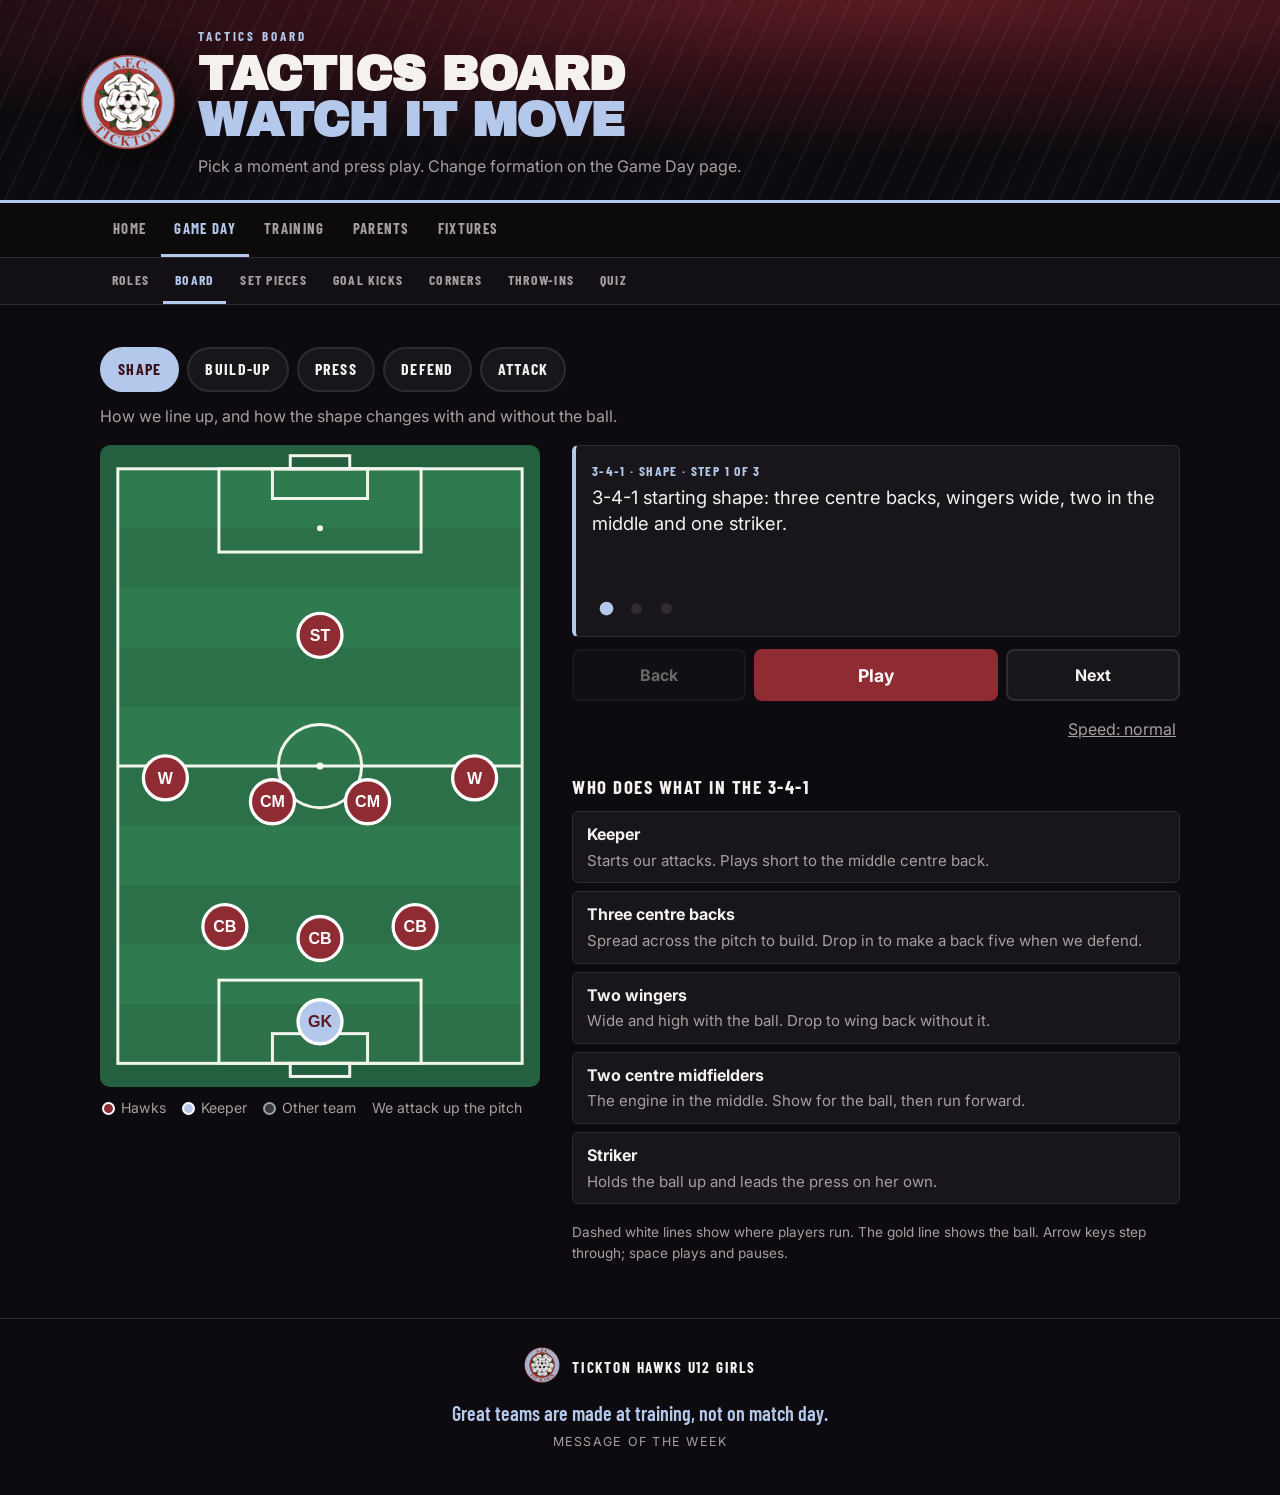
==== commit 1d6f5f8e: "Add home match panel, Game Day and Training tabs, home-screen icon - Home page now shows the next ma" ====
--- a/board.html
+++ b/board.html
@@ -5,6 +5,13 @@
 <meta name="viewport" content="width=device-width, initial-scale=1">
 <title>Hawks — Tactics Board</title>
 <link rel="icon" href="assets/crest.png">
+<link rel="apple-touch-icon" href="assets/icon-180.png">
+<link rel="manifest" href="manifest.webmanifest">
+<meta name="theme-color" content="#8E2B33">
+<meta name="apple-mobile-web-app-capable" content="yes">
+<meta name="mobile-web-app-capable" content="yes">
+<meta name="apple-mobile-web-app-title" content="Hawks">
+<meta name="apple-mobile-web-app-status-bar-style" content="black">
 <link rel="preconnect" href="https://fonts.googleapis.com">
 <link rel="preconnect" href="https://fonts.gstatic.com" crossorigin>
 <link href="https://fonts.googleapis.com/css2?family=Archivo+Black&family=Barlow+Condensed:wght@500;600;700&family=Inter:wght@400;500;600&display=swap" rel="stylesheet">
@@ -59,7 +66,7 @@
 </style>
 </head>
 <body>
-<script src="assets/site.js" data-page="board" data-eyebrow="Tactics board" data-h1="Tactics Board" data-l2="Watch It Move" data-sub="Pick a moment and press play. Switch formation with the buttons above."></script>
+<script src="assets/site.js" data-page="board" data-eyebrow="Tactics board" data-h1="Tactics Board" data-l2="Watch It Move" data-sub="Pick a moment and press play. Change formation on the Game Day page."></script>
 
 <section>
   <div class="wrap">
--- a/assets/site.css
+++ b/assets/site.css
@@ -36,13 +36,6 @@
 h1 .l2{display:block;color:var(--sky)}
 .sub{color:var(--mute);max-width:58ch;margin:0}
 
-/* formation switch in the header */
-.formsw{display:flex;align-items:center;gap:8px;flex-wrap:wrap;margin-top:14px}
-.formsw .lab{font-family:'Barlow Condensed',sans-serif;font-weight:700;text-transform:uppercase;
-  letter-spacing:.12em;font-size:.8rem;color:var(--mute)}
-.formsw button{border:2px solid var(--line);background:rgba(0,0,0,.35);border-radius:999px;
-  padding:5px 14px;font-family:'Archivo Black',sans-serif;font-size:.9rem;min-height:36px}
-.formsw button[aria-pressed="true"]{background:var(--sky);border-color:var(--sky);color:#3B0F16}
 
 /* NAV — page tabs */
 nav.tabs{position:sticky;top:0;z-index:20;background:rgba(14,11,12,.95);
@@ -54,6 +47,11 @@
   text-decoration:none;padding:14px 13px;border-bottom:3px solid transparent}
 .tabs a:hover,.tabs a:focus-visible{color:var(--paper);outline:none}
 .tabs a[aria-current="page"]{color:var(--sky);border-bottom-color:var(--sky)}
+@media(max-width:480px){nav.tabs > .tabs-inner a{padding:14px 6px;font-size:.84rem;letter-spacing:.04em}nav.tabs > .tabs-inner{gap:0}}
+/* second row of tabs under "Game Day" */
+.subtabs{background:var(--panel2);border-top:1px solid var(--line)}
+.subtabs a{font-size:.86rem;padding:11px 12px}
+html[data-vote="off"] .vote-link{display:none !important}
 
 /* SECTIONS */
 section{padding:40px 0;border-bottom:1px solid var(--line);scroll-margin-top:60px}
@@ -157,6 +155,44 @@
 .linkcard em{font-style:normal;color:var(--sky);font-weight:700}
 .linkcard:hover{border-color:var(--sky)}
 
+/* next match + league table (data in assets/league.js) */
+.matchday{display:grid;grid-template-columns:minmax(0,1fr) minmax(0,1.15fr);gap:20px;align-items:start}
+@media(max-width:820px){.matchday{grid-template-columns:minmax(0,1fr)}}
+.panel{background:var(--panel);border:1px solid var(--line);border-radius:8px;padding:18px}
+.panel h3{margin:0 0 12px}
+.nm-top{display:flex;justify-content:space-between;align-items:center;gap:10px;margin-bottom:10px}
+.nm-count{font-family:'Barlow Condensed',sans-serif;font-weight:700;text-transform:uppercase;letter-spacing:.1em;color:var(--sky)}
+.nm-ha{display:inline-block;font-family:'Barlow Condensed',sans-serif;font-weight:700;text-transform:uppercase;letter-spacing:.08em;
+  font-size:.78rem;border-radius:3px;padding:2px 8px}
+.nm-home{background:var(--maroon);color:#fff}
+.nm-away{background:var(--sky);color:#3B0F16}
+.nm-vs{display:flex;flex-direction:column;gap:2px;margin-bottom:14px}
+.nm-us{font-family:'Archivo Black',sans-serif;text-transform:uppercase;font-size:clamp(1.5rem,5vw,2rem);line-height:1}
+.nm-v{color:var(--mute);font-weight:600}
+.nm-opp{font-family:'Archivo Black',sans-serif;text-transform:uppercase;font-size:clamp(1rem,3.4vw,1.3rem);line-height:1.15;color:var(--sky)}
+.nm-meta{display:grid;grid-template-columns:repeat(auto-fit,minmax(120px,1fr));gap:10px;margin:0}
+.nm-meta div{background:var(--panel2);border:1px solid var(--line);border-radius:6px;padding:8px 12px}
+.nm-meta dt{font-family:'Barlow Condensed',sans-serif;font-weight:700;text-transform:uppercase;letter-spacing:.1em;font-size:.75rem;color:var(--mute)}
+.nm-meta dd{margin:0;font-weight:600}
+.nm-after{margin:12px 0 0;color:var(--mute);font-size:.9rem}
+.nm-none{margin:0}
+.lt{width:100%;border-collapse:collapse;font-size:.9rem}
+.lt th{font-family:'Barlow Condensed',sans-serif;font-weight:700;text-transform:uppercase;letter-spacing:.08em;font-size:.78rem;color:var(--mute);
+  text-align:center;padding:6px 4px;border-bottom:1px solid var(--line)}
+.lt td{text-align:center;padding:8px 4px;border-bottom:1px solid var(--line);font-variant-numeric:tabular-nums}
+.lt .tm{text-align:left;padding-left:8px}
+.lt td.tm{overflow-wrap:anywhere}
+.lt .pts{font-weight:700}
+.lt tr.us td{background:rgba(142,43,51,.35);color:#fff;font-weight:700}
+.lt tr.us td:first-child{box-shadow:inset 4px 0 0 var(--sky)}
+.lt-note{margin:10px 0 0;font-size:.85rem;color:var(--mute)}
+.sr{position:absolute;width:1px;height:1px;overflow:hidden;clip:rect(0 0 0 0)}
+ul.fx{list-style:none;margin:0;padding:0;display:grid;gap:8px}
+ul.fx li{display:grid;grid-template-columns:150px 1fr;gap:4px 14px;background:var(--panel);border:1px solid var(--line);border-radius:6px;padding:10px 14px}
+ul.fx .fx-d{font-weight:700}
+ul.fx .fx-v{grid-column:2;color:var(--mute);font-size:.88rem}
+@media(max-width:560px){ul.fx li{grid-template-columns:1fr}ul.fx .fx-v{grid-column:1}}
+
 /* FOOTER */
 footer{padding:28px 0 44px;text-align:center;color:var(--mute);font-size:.85rem}
 footer .ft{display:flex;align-items:center;justify-content:center;gap:12px;margin-bottom:12px}
@@ -167,7 +203,7 @@
 
 @media print{
   body{background:#fff;color:#000}
-  nav.tabs,.formsw{display:none}
+  nav.tabs{display:none}
   section{break-inside:avoid}
 }
 @media (prefers-reduced-motion:reduce){html{scroll-behavior:auto}.hub a{transition:none}}
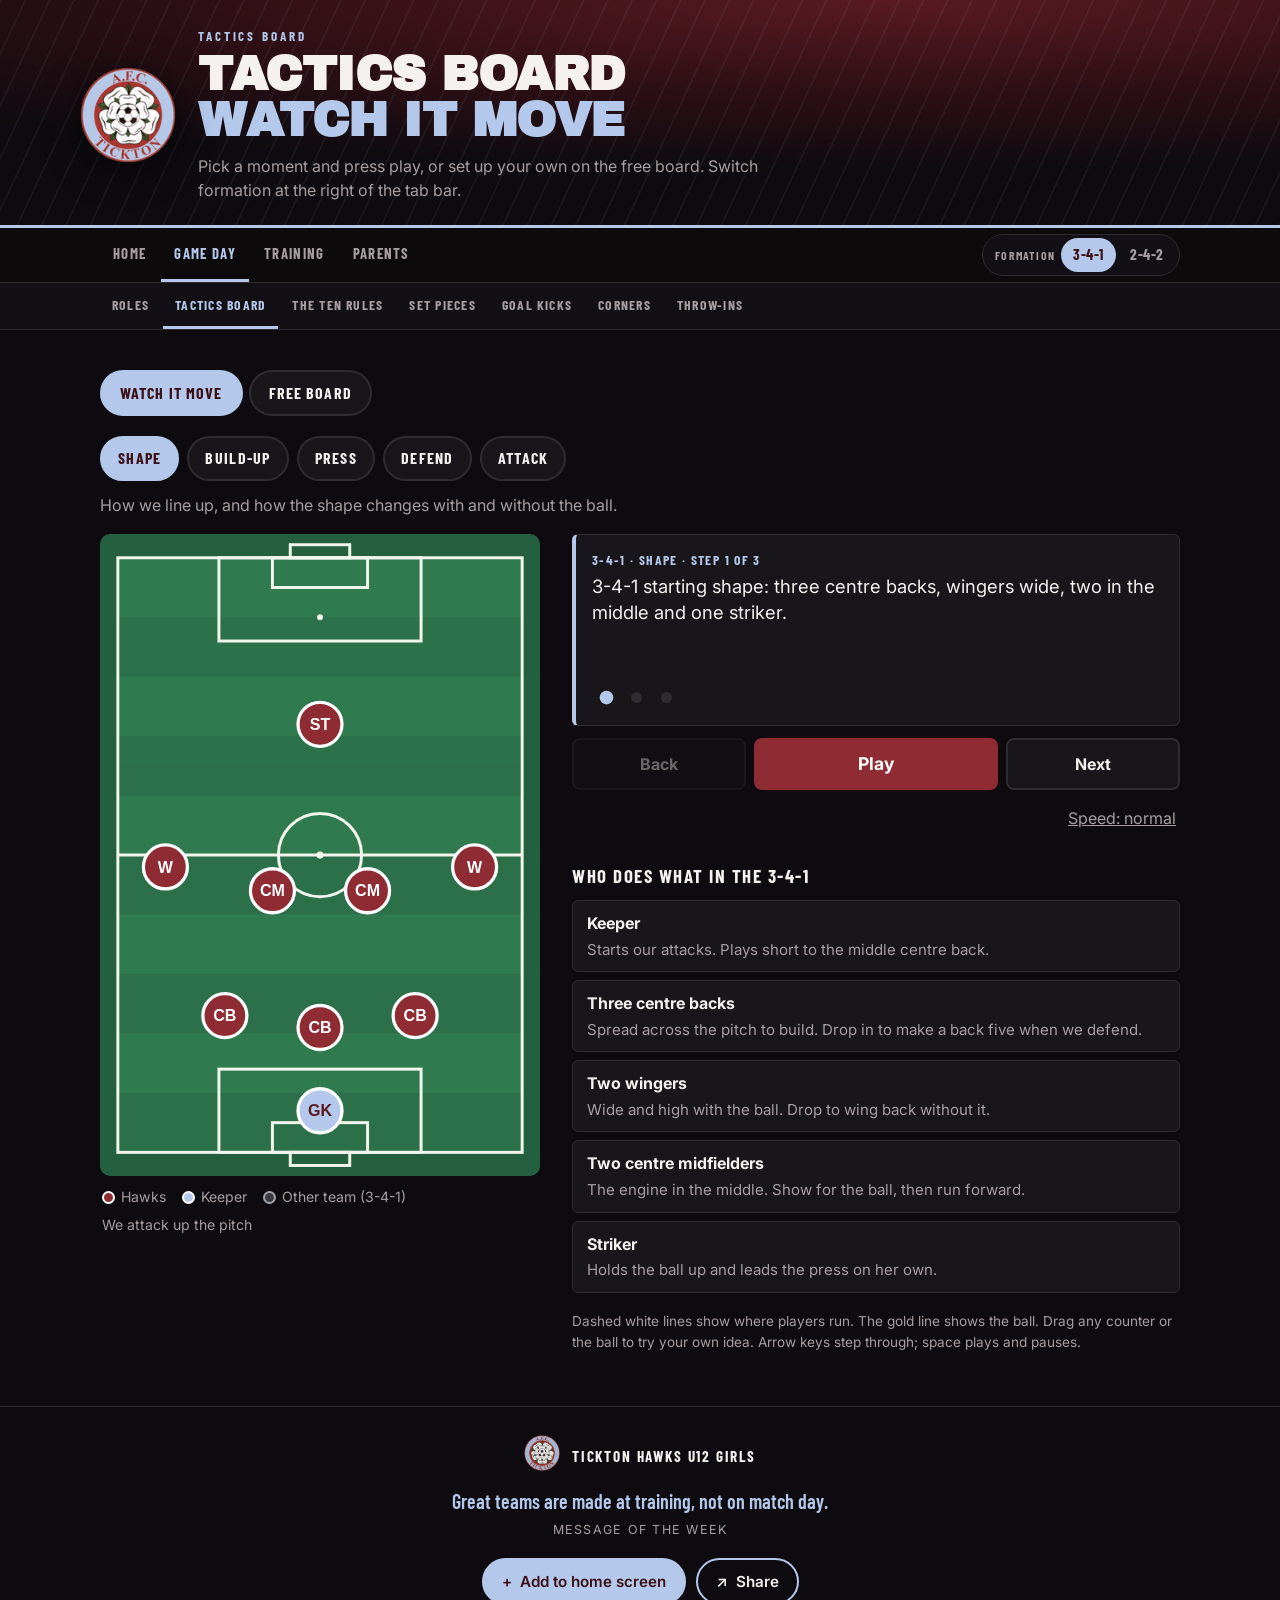
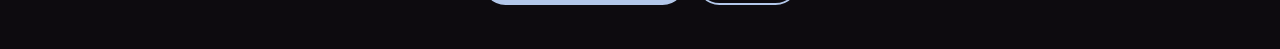
==== commit fce77021: "Add The Ten Rules, free tactics board, weather check and filled-in guides - The Ten Rules (play-forw" ====
--- a/board.html
+++ b/board.html
@@ -63,13 +63,49 @@
 .tb{stroke:#e8b33a;stroke-width:.85;stroke-dasharray:1.6 1.2;fill:none}
 .lbl{font-family:Arial,sans-serif;font-weight:800;font-size:2.7px;fill:#fff;text-anchor:middle}
 .lbl.k{fill:#5a1a22}
+.lbl.o{fill:#e6e6ea;font-size:2.4px}
+#pitch [data-drag],#free [data-k]{cursor:grab}
+#pitch [data-drag]:active,#free [data-k]:active{cursor:grabbing}
+.spd{gap:10px;align-items:center}
+
+/* mode switch + free board toolbar */
+.seg{display:flex;flex-wrap:wrap;gap:6px;align-items:center}
+.seg button{border:2px solid var(--line);background:var(--panel);border-radius:999px;padding:6px 13px;min-height:40px;
+  font-family:'Barlow Condensed',sans-serif;font-weight:700;text-transform:uppercase;letter-spacing:.07em;font-size:.92rem}
+.seg button[aria-pressed="true"]{background:var(--sky);border-color:var(--sky);color:#3B0F16}
+.seg .sl{font-family:'Barlow Condensed',sans-serif;font-weight:700;text-transform:uppercase;letter-spacing:.1em;
+  font-size:.8rem;color:var(--mute);min-width:42px}
+.modes{margin:0 0 18px}
+.modes button{min-height:46px;padding:8px 18px;font-size:1rem}
+.ftools{display:grid;gap:8px;margin:0 0 12px}
+.seg button.fs{background:var(--maroon);border-color:var(--maroon);color:#fff}
+.fpitch{max-width:460px}
+svg#free{display:block;width:100%;height:auto;border-radius:10px;touch-action:none;user-select:none;-webkit-user-select:none}
+.fb.draw svg#free{cursor:crosshair}
+.fr{fill:none;stroke:#fff;stroke-width:.6;stroke-dasharray:1.6 1.2;stroke-linecap:round}
+.fp{fill:none;stroke:#e8b33a;stroke-width:.8;stroke-linecap:round}
+/* full screen: the free board fills the screen (real full screen where the phone allows it) */
+html.noscroll,html.noscroll body{overflow:hidden}
+.fb.full{position:fixed;inset:0;z-index:100;background:var(--ink);display:flex;flex-direction:column;gap:8px;
+  padding:max(8px,env(safe-area-inset-top)) max(8px,env(safe-area-inset-right)) max(8px,env(safe-area-inset-bottom)) max(8px,env(safe-area-inset-left))}
+.fb.full .ftools{display:flex;flex-wrap:wrap;gap:6px 14px;margin:0}
+.fb.full .seg button{min-height:36px;padding:4px 11px;font-size:.85rem}
+.fb.full .fpitch{flex:1 1 auto;min-height:0;max-width:none}
+.fb.full svg#free{width:100%;height:100%}
+.fb.full .legend{display:none}
 </style>
 </head>
 <body>
-<script src="assets/site.js" data-page="board" data-eyebrow="Tactics board" data-h1="Tactics Board" data-l2="Watch It Move" data-sub="Pick a moment and press play. Change formation on the Game Day page."></script>
+<script src="assets/site.js" data-page="board" data-eyebrow="Tactics board" data-h1="Tactics Board" data-l2="Watch It Move" data-sub="Pick a moment and press play, or set up your own on the free board. Switch formation at the right of the tab bar."></script>
 
 <section>
   <div class="wrap">
+    <div class="seg modes" role="group" aria-label="Board">
+      <button type="button" data-mode="watch" aria-pressed="true">Watch it move</button>
+      <button type="button" data-mode="free" aria-pressed="false">Free board</button>
+    </div>
+
+    <div id="watchMode">
     <div class="scenes" id="tabs" role="group" aria-label="Moment"></div>
     <p class="aim" id="aim"></p>
 
@@ -99,7 +135,7 @@
           <circle id="ball" r="1.7" fill="#fff" stroke="#18211c" stroke-width=".4"/>
         </svg>
         <div class="legend">
-          <span><i class="us"></i>Hawks</span><span><i class="gk"></i>Keeper</span><span><i class="them"></i>Other team</span><span>We attack up the pitch</span>
+          <span><i class="us"></i>Hawks</span><span><i class="gk"></i>Keeper</span><span><i class="them"></i>Other team (3-4-1)</span><span>We attack up the pitch</span>
         </div>
       </div>
 
@@ -114,9 +150,49 @@
           <button id="bPlay" class="go" type="button">Play</button>
           <button id="bNext" type="button">Next</button>
         </div>
-        <div class="spd"><button id="bSpd" type="button">Speed: normal</button></div>
+        <div class="spd"><button id="bReset" type="button" hidden>Reset this step</button><button id="bSpd" type="button">Speed: normal</button></div>
         <div class="broles" id="roles"></div>
-        <p class="fine">Dashed white lines show where players run. The gold line shows the ball. Arrow keys step through; space plays and pauses.</p>
+        <p class="fine">Dashed white lines show where players run. The gold line shows the ball. Drag any counter or the ball to try your own idea. Arrow keys step through; space plays and pauses.</p>
+      </div>
+    </div>
+    </div>
+
+    <div id="freeMode" hidden>
+      <p class="aim">Drag the counters and the ball to set up any moment. Pick a pen to draw runs and passes. Your board is saved on this device.</p>
+      <div class="fb" id="fb">
+        <div class="ftools">
+          <div class="seg" role="group" aria-label="Our formation"><span class="sl">Us</span><button type="button" data-us="f341">3-4-1</button><button type="button" data-us="f242">2-4-2</button></div>
+          <div class="seg" role="group" aria-label="Their formation"><span class="sl">Them</span><button type="button" data-them="f341">3-4-1</button><button type="button" data-them="f242">2-4-2</button><button type="button" data-them="off">Hide</button></div>
+          <div class="seg" role="group" aria-label="Tool"><span class="sl">Tool</span><button type="button" data-tool="move">Move</button><button type="button" data-tool="run">Draw run</button><button type="button" data-tool="pass">Draw pass</button></div>
+          <div class="seg"><button type="button" id="fUndo">Undo line</button><button type="button" id="fClear">Clear lines</button><button type="button" id="fReset">Reset</button><button type="button" id="fFull" class="fs">Full screen</button></div>
+        </div>
+        <div class="fpitch">
+          <svg id="free" viewBox="-3 -4 74 108" role="img" aria-label="Free tactics board">
+            <defs>
+              <marker id="fw" viewBox="0 0 6 6" refX="5" refY="3" markerWidth="4.2" markerHeight="4.2" orient="auto"><path d="M0,0.5 L6,3 L0,5.5 z" fill="#fff"/></marker>
+              <marker id="fg" viewBox="0 0 6 6" refX="5" refY="3" markerWidth="3.6" markerHeight="3.6" orient="auto"><path d="M0,0.5 L6,3 L0,5.5 z" fill="#e8b33a"/></marker>
+            </defs>
+            <rect x="-3" y="-4" width="74" height="108" fill="#24603f"/>
+            <rect x="0" y="0" width="68" height="100" fill="#2f7a4f"/>
+            <g fill="#000" opacity=".07"><rect x="0" y="10" width="68" height="10"/><rect x="0" y="30" width="68" height="10"/><rect x="0" y="50" width="68" height="10"/><rect x="0" y="70" width="68" height="10"/><rect x="0" y="90" width="68" height="10"/></g>
+            <g class="ln">
+              <rect x="0" y="0" width="68" height="100"/>
+              <line x1="0" y1="50" x2="68" y2="50"/>
+              <circle cx="34" cy="50" r="7"/>
+              <rect x="17" y="0" width="34" height="14"/><rect x="26" y="0" width="16" height="5"/>
+              <rect x="17" y="86" width="34" height="14"/><rect x="26" y="95" width="16" height="5"/>
+              <rect x="29" y="-2.2" width="10" height="2.2"/><rect x="29" y="100" width="10" height="2.2"/>
+            </g>
+            <g fill="#f2f5ec"><circle cx="34" cy="50" r=".6"/><circle cx="34" cy="10" r=".5"/><circle cx="34" cy="90" r=".5"/></g>
+            <g id="fLines"></g>
+            <g id="fOpp"></g>
+            <g id="fUs"></g>
+            <circle id="fBall" data-k="b" r="1.7" fill="#fff" stroke="#18211c" stroke-width=".4"/>
+          </svg>
+        </div>
+        <div class="legend">
+          <span><i class="us"></i>Hawks</span><span><i class="gk"></i>Keeper</span><span><i class="them"></i>Other team</span><span>We attack up the pitch</span>
+        </div>
       </div>
     </div>
   </div>
@@ -131,12 +207,15 @@
 function om(o,m){return o.map(function(a,i){return m[i]?m[i].slice():a.slice();});}
 function cp(o){return o.map(function(a){return a.slice();});}
 
-/* opposition shapes: order is keeper, 2 centre backs, 2 wide, 2 midfield, 2 forwards. They attack down the page. */
-var OPP_PRESS=[[34,16],[22,30],[46,30],[10,46],[58,46],[27,48],[41,48],[28,66],[40,66]];
-var OPP_BUILD=[[34,8],[24,22],[44,22],[8,38],[60,38],[26,44],[42,44],[26,64],[44,64]];
-var OPP_ATT=[[34,24],[24,34],[44,34],[8,52],[60,50],[20,46],[48,44],[26,60],[42,58]];
-var OPP_DEF=[[34,6],[16,22],[34,18],[52,22],[20,34],[34,38],[48,34],[22,50],[46,50]];
-var OPP_BOX=[[34,6],[22,14],[34,13],[50,15],[24,28],[42,28],[52,30],[26,42],[40,42]];
+/* opposition shapes, all 3-4-1. They attack down the page.
+   Order: 0 keeper, 1-3 centre backs (left, middle, right as we look up the pitch), 4-5 wingers (left, right),
+   6-7 centre mids (left, right), 8 striker. "o4" in a step means the ball is with their left winger, and so on. */
+var OPP_NAMES=["GK","CB","CB","CB","W","W","CM","CM","ST"];
+var OPP_PRESS=[[34,11],[20,21],[34,20],[48,21],[12,42],[56,42],[24,46],[34,62],[34,71]];
+var OPP_BUILD=[[34,8],[20,22],[34,17],[48,22],[6,36],[62,36],[24,42],[40,40],[42,68]];
+var OPP_ATT=[[34,22],[20,34],[34,36],[48,34],[8,54],[60,52],[20,46],[48,44],[34,62]];
+var OPP_DEF=[[34,6],[16,22],[34,18],[52,22],[10,36],[58,36],[28,34],[42,36],[30,52]];
+var OPP_BOX=[[34,5],[22,14],[34,12],[50,14],[15,28],[52,32],[26,30],[42,30],[34,42]];
 
 /* scene "key" is used for links from other pages, e.g. board.html#press */
 var FORMS={
@@ -162,29 +241,29 @@
    {key:"build-up",name:"Build-up",aim:"Getting out from the keeper when the other team presses us.",steps:[
     {c:"Keeper has the ball. Two of their players are coming to press.",o:OPP_PRESS,b:"GK",p:{}},
     {c:"Centre backs split wide. Wing backs stay high and wide. Midfielders show in the gaps.",p:{LCB:[14,80],RCB:[54,80],LWB:[6,60],RWB:[62,60],LCM:[25,66],RCM:[43,66],TEN:[26,38],NINE:[42,36]}},
-    {c:"Keeper passes to a centre back. Their press has to run across.",b:"LCB",o:function(o){return om(o,{7:[20,72],8:[32,71],5:[24,50],6:[37,50]});}},
-    {c:"Next pass goes into the midfielder in the gap, behind their first line.",b:"LCM",p:{LCM:[24,62]},o:function(o){return om(o,{7:[16,78],8:[30,76],5:[20,56],6:[36,54]});}},
-    {c:"Turn and play forward to the wing back. We have beaten the press.",b:"LWB",p:{LWB:[6,50],TEN:[22,40],NINE:[38,28]},o:function(o){return om(o,{5:[20,62],6:[34,58],3:[12,56],4:[56,50]});}}
+    {c:"Keeper passes to a centre back. Their press has to run across.",b:"LCB",o:function(o){return om(o,{8:[20,72],7:[32,70],6:[24,52]});}},
+    {c:"Next pass goes into the midfielder in the gap, behind their first line.",b:"LCM",p:{LCM:[24,62]},o:function(o){return om(o,{8:[18,73],7:[30,74],6:[20,56]});}},
+    {c:"Turn and play forward to the wing back. We have beaten the press.",b:"LWB",p:{LWB:[6,50],TEN:[22,40],NINE:[38,28]},o:function(o){return om(o,{6:[19,57],7:[34,64],4:[12,56],5:[56,50]});}}
    ]},
    {key:"press",name:"Press",aim:"Winning the ball back high up the pitch.",steps:[
-    {c:"Their keeper has the ball. We squeeze up. The 9 and 10 stay close to their two centre backs.",o:OPP_BUILD,b:"o0",p:{GK:[34,70],LCB:[29,58],RCB:[39,58],LWB:[10,46],RWB:[58,46],LCM:[25,52],RCM:[43,52],TEN:[28,34],NINE:[40,32]}},
-    {c:"Trigger: the pass goes to their centre back. The 9 closes her down, the 10 covers the pass back.",b:"o1",p:{NINE:[29,25],TEN:[38,27],LWB:[10,42],RWB:[58,42]}},
-    {c:"She plays it wide. The wing back jumps to her, midfield slides across and traps her on the touchline.",b:"o3",p:{LWB:[13,38],LCM:[18,46],RCM:[34,46],NINE:[25,25],TEN:[34,34],LCB:[24,56],RCB:[36,56],RWB:[50,44],GK:[30,66]}},
-    {c:"Ball won. Our midfielder takes it while they are still facing the wrong way.",b:"LCM",p:{LCM:[18,44]},o:function(o){return om(o,{3:[6,40],5:[28,38]});}},
-    {c:"Quick pass to the 10. The 9 runs in behind.",b:"TEN",p:{TEN:[26,32],NINE:[32,16]},o:function(o){return om(o,{1:[22,24],2:[44,20]});}}
+    {c:"Their keeper has the ball. We squeeze up. The 9 and 10 stay close to their back three.",o:OPP_BUILD,b:"o0",p:{GK:[34,70],LCB:[29,58],RCB:[39,58],LWB:[10,46],RWB:[58,46],LCM:[25,52],RCM:[43,52],TEN:[28,32],NINE:[40,30]}},
+    {c:"Trigger: the pass goes to their left centre back. The 9 closes her down, the 10 covers the pass back to the middle.",b:"o1",p:{NINE:[27,27],TEN:[36,27],LWB:[10,42],RWB:[58,42]}},
+    {c:"She plays it wide to their winger. The wing back jumps to her, midfield slides across and traps her on the touchline.",b:"o4",p:{LWB:[13,38],LCM:[18,47],RCM:[34,48],NINE:[25,27],TEN:[33,33],LCB:[24,56],RCB:[36,56],RWB:[50,44],GK:[30,66]}},
+    {c:"Ball won. Our midfielder takes it while they are still facing the wrong way.",b:"LCM",p:{LCM:[18,45]},o:function(o){return om(o,{4:[6,40],6:[28,39]});}},
+    {c:"Quick pass to the 10. The 9 runs in behind.",b:"TEN",p:{TEN:[26,32],NINE:[30,14]},o:function(o){return om(o,{1:[20,25],2:[39,21],3:[48,20]});}}
    ]},
    {key:"defend",name:"Defend",aim:"Staying compact when they have the ball in our half.",steps:[
-    {c:"Two banks. The 10 and 9 screen in front, four across the middle, two centre backs behind.",o:OPP_ATT,b:"o7",p:{GK:[34,93],LCB:[26,80],RCB:[42,80],LWB:[10,68],LCM:[26,68],RCM:[42,68],RWB:[58,68],TEN:[28,52],NINE:[40,50]}},
-    {c:"Ball switches wide. The whole team slides across together.",b:"o4",p:{GK:[38,93],LCB:[34,80],RCB:[50,80],LWB:[20,68],LCM:[36,68],RCM:[50,68],RWB:[62,68],TEN:[36,52],NINE:[48,50]},o:function(o){return om(o,{7:[32,62],8:[46,60],6:[52,46]});}},
-    {c:"Wing back closes the ball. Centre back covers behind her. Far side tucks in.",p:{RWB:[55,68],RCB:[50,78],LCB:[36,79],RCM:[46,70],LCM:[30,70],LWB:[16,68]},o:function(o){return om(o,{4:[60,64]});}},
-    {c:"She blocks it. We win the ball and play to the midfielder.",b:"RCM",o:function(o){return om(o,{4:[58,70],8:[44,66]});}}
+    {c:"Two banks. The 10 and 9 screen in front, four across the middle, two centre backs behind.",o:OPP_ATT,b:"o8",p:{GK:[34,93],LCB:[26,80],RCB:[42,80],LWB:[10,68],LCM:[26,68],RCM:[42,68],RWB:[58,68],TEN:[28,52],NINE:[40,50]}},
+    {c:"Ball switches wide to their right winger. The whole team slides across together.",b:"o5",p:{GK:[38,93],LCB:[34,80],RCB:[50,80],LWB:[20,68],LCM:[36,68],RCM:[50,68],RWB:[62,68],TEN:[36,52],NINE:[48,50]},o:function(o){return om(o,{8:[44,62],6:[28,58],7:[55,43]});}},
+    {c:"Wing back closes the ball. Centre back covers behind her. Far side tucks in.",p:{RWB:[55,68],RCB:[50,78],LCB:[36,79],RCM:[46,70],LCM:[30,70],LWB:[16,68]},o:function(o){return om(o,{5:[60,64]});}},
+    {c:"She blocks it. We win the ball and play to the midfielder.",b:"RCM",o:function(o){return om(o,{5:[60,74],8:[42,63]});}}
    ]},
    {key:"attack",name:"Attack",aim:"Getting the ball wide and into the box.",steps:[
     {c:"Midfielder has the ball. Wing backs are wide. The 10 and 9 sit between their lines.",o:OPP_DEF,b:"LCM",p:{GK:[34,88],LCB:[24,70],RCB:[44,70],LWB:[8,52],RWB:[60,52],LCM:[25,58],RCM:[43,58],TEN:[26,42],NINE:[42,28]}},
-    {c:"Pass into the 10’s feet. The 9 stays on their centre back.",b:"TEN",p:{TEN:[28,40],LCM:[27,52]},o:function(o){return om(o,{5:[38,40]});}},
-    {c:"10 plays it wide to the wing back, who runs forward on the outside.",b:"LWB",p:{LWB:[8,36],TEN:[30,36],LCM:[27,46]},o:function(o){return om(o,{4:[18,36],1:[16,24],5:[38,42]});}},
+    {c:"Pass into the 10’s feet. The 9 stays on their middle centre back.",b:"TEN",p:{TEN:[28,40],LCM:[27,52]},o:function(o){return om(o,{6:[35,38],8:[32,59]});}},
+    {c:"10 plays it wide to the wing back, who runs forward on the outside.",b:"LWB",p:{LWB:[8,36],TEN:[30,36],LCM:[27,46]},o:function(o){return om(o,{4:[16,37],1:[16,25],6:[38,38],7:[46,34]});}},
     {c:"Cross comes in. The 9 goes near post, the 10 far post, the wing back arrives at the back, a midfielder waits on the edge.",b:"NINE",o:OPP_BOX,p:{LWB:[8,24],NINE:[29,18],TEN:[44,20],RWB:[58,26],LCM:[34,30],RCM:[44,40],LCB:[24,56],RCB:[44,56],GK:[34,80]}},
-    {c:"The 9 finishes. Everyone else is ready for the rebound.",b:[34,3],p:{NINE:[31,12]}}
+    {c:"The 9 finishes. Everyone else is ready for the rebound.",b:[34,3],p:{NINE:[31,12]},o:function(o){return om(o,{2:[38,15]});}}
    ]}
   ]
  },
@@ -209,30 +288,30 @@
    {key:"build-up",name:"Build-up",aim:"Getting out from the keeper when the other team presses us.",steps:[
     {c:"Keeper has the ball. Two of their players are coming to press.",o:OPP_PRESS,b:"GK",p:{}},
     {c:"Back three spread across. Wingers stay wide and high to stretch them. Midfielders show in the gaps.",p:{LCB:[12,80],CB:[34,84],RCB:[56,80],LW:[6,50],RW:[62,50],LCM:[24,64],RCM:[44,64],ST:[34,34]}},
-    {c:"Short pass to the middle centre back. The keeper has become an extra player.",b:"CB",o:function(o){return om(o,{7:[30,72],8:[40,70]});}},
-    {c:"Switch to the wide centre back. Their press has to travel.",b:"LCB",o:function(o){return om(o,{7:[18,74],8:[30,72],5:[24,50],6:[36,50]});}},
-    {c:"Pass into the midfielder in the gap, behind their first line.",b:"LCM",p:{LCM:[22,62]},o:function(o){return om(o,{7:[14,78],8:[28,76],5:[18,58],6:[34,54]});}},
-    {c:"Turn and play to the winger running forward. We have beaten the press.",b:"LW",p:{LW:[6,44],ST:[34,30]},o:function(o){return om(o,{5:[18,62],3:[12,54]});}}
+    {c:"Short pass to the middle centre back. The keeper has become an extra player.",b:"CB",o:function(o){return om(o,{8:[30,72],7:[40,70]});}},
+    {c:"Switch to the wide centre back. Their press has to travel.",b:"LCB",o:function(o){return om(o,{8:[18,74],7:[30,72],6:[24,52]});}},
+    {c:"Pass into the midfielder in the gap, behind their first line.",b:"LCM",p:{LCM:[22,62]},o:function(o){return om(o,{8:[16,73],7:[28,74],6:[18,55]});}},
+    {c:"Turn and play to the winger running forward. We have beaten the press.",b:"LW",p:{LW:[6,44],ST:[34,30]},o:function(o){return om(o,{6:[16,60],4:[12,54]});}}
    ]},
    {key:"press",name:"Press",aim:"Winning the ball back high up the pitch.",steps:[
-    {c:"Their keeper has the ball. We squeeze up. The striker waits between their two centre backs.",o:OPP_BUILD,b:"o0",p:{GK:[34,76],LCB:[20,60],CB:[34,62],RCB:[48,60],LW:[8,46],LCM:[24,52],RCM:[44,52],RW:[60,46],ST:[34,28]}},
-    {c:"Trigger: the pass goes to their centre back. The striker closes her down and shows her the touchline. Wingers squeeze.",b:"o1",p:{ST:[29,26],LW:[10,42],RW:[52,36]}},
-    {c:"She plays it wide. The left winger jumps to her, midfield slides across and the back three step up.",b:"o3",p:{LW:[13,38],LCM:[19,47],ST:[30,28],LCB:[18,58],CB:[32,60],RCB:[46,58],RCM:[36,48],RW:[48,40]}},
-    {c:"Ball won. Our midfielder takes it while they are still facing the wrong way.",b:"LCM",p:{LCM:[19,46]},o:function(o){return om(o,{3:[6,40],5:[28,38]});}},
-    {c:"Quick pass to the striker. Wingers run beyond her.",b:"ST",p:{ST:[30,22],RW:[52,30],LW:[10,36]},o:function(o){return om(o,{1:[22,24],2:[44,20]});}}
+    {c:"Their keeper has the ball. We squeeze up. The striker waits in front of their back three.",o:OPP_BUILD,b:"o0",p:{GK:[34,76],LCB:[20,60],CB:[34,62],RCB:[48,60],LW:[8,46],LCM:[24,52],RCM:[44,52],RW:[60,46],ST:[34,28]}},
+    {c:"Trigger: the pass goes to their left centre back. The striker closes her down and shows her the touchline. Wingers squeeze.",b:"o1",p:{ST:[26,26],LW:[10,42],RW:[52,36]}},
+    {c:"She plays it wide to their winger. Our left winger jumps to her, midfield slides across and the back three step up.",b:"o4",p:{LW:[13,38],LCM:[19,47],ST:[30,28],LCB:[18,58],CB:[32,60],RCB:[46,58],RCM:[36,48],RW:[48,40]}},
+    {c:"Ball won. Our midfielder takes it while they are still facing the wrong way.",b:"LCM",p:{LCM:[19,46]},o:function(o){return om(o,{4:[6,40],6:[28,39]});}},
+    {c:"Quick pass to the striker. Wingers run beyond her.",b:"ST",p:{ST:[30,22],RW:[52,30],LW:[10,36]},o:function(o){return om(o,{1:[20,25],2:[39,21],3:[48,20],4:[4,44]});}}
    ]},
    {key:"defend",name:"Defend",aim:"Staying compact when they have the ball in our half.",steps:[
-    {c:"Back five. Wingers drop in as wing backs. Two midfielders in front, the striker screening.",o:OPP_ATT,b:"o7",p:{GK:[34,93],LW:[10,72],LCB:[24,80],CB:[34,82],RCB:[44,80],RW:[58,72],LCM:[26,68],RCM:[42,68],ST:[34,52]}},
-    {c:"Ball switches wide. The whole team slides across together.",b:"o4",p:{GK:[38,93],LW:[18,72],LCB:[30,80],CB:[40,82],RCB:[50,80],RW:[62,70],LCM:[34,68],RCM:[48,68],ST:[44,52]},o:function(o){return om(o,{7:[32,62],8:[46,60],6:[52,46]});}},
-    {c:"Right winger closes the ball. Centre backs cover behind her. Far side tucks in.",p:{RW:[55,68],RCB:[50,78],CB:[41,80],LCB:[31,79],RCM:[46,68],LCM:[34,68],LW:[22,72]},o:function(o){return om(o,{4:[60,64]});}},
-    {c:"She blocks it. We win the ball and play to the midfielder.",b:"RCM",o:function(o){return om(o,{4:[58,70],8:[44,66]});}}
+    {c:"Back five. Wingers drop in as wing backs. Two midfielders in front, the striker screening.",o:OPP_ATT,b:"o8",p:{GK:[34,93],LW:[10,72],LCB:[24,80],CB:[34,82],RCB:[44,80],RW:[58,72],LCM:[26,68],RCM:[42,68],ST:[34,52]}},
+    {c:"Ball switches wide to their right winger. The whole team slides across together.",b:"o5",p:{GK:[38,93],LW:[18,72],LCB:[30,80],CB:[40,82],RCB:[50,80],RW:[62,70],LCM:[34,68],RCM:[48,68],ST:[44,52]},o:function(o){return om(o,{8:[44,62],6:[28,58],7:[55,43]});}},
+    {c:"Right winger closes the ball. Centre backs cover behind her. Far side tucks in.",p:{RW:[55,68],RCB:[50,78],CB:[41,80],LCB:[31,79],RCM:[46,68],LCM:[34,68],LW:[22,72]},o:function(o){return om(o,{5:[60,64]});}},
+    {c:"She blocks it. We win the ball and play to the midfielder.",b:"RCM",o:function(o){return om(o,{5:[60,74],8:[42,63]});}}
    ]},
    {key:"attack",name:"Attack",aim:"Getting the ball wide and into the box.",steps:[
     {c:"Midfielder has the ball. Wingers are high and wide. The striker sits between their lines.",o:OPP_DEF,b:"LCM",p:{GK:[34,88],LCB:[18,72],CB:[34,74],RCB:[50,72],LW:[8,48],LCM:[26,58],RCM:[42,58],RW:[60,48],ST:[34,46]}},
-    {c:"Pass into the striker’s feet. She holds it up with her back to goal.",b:"ST",p:{LCM:[28,52],RCM:[40,52]}},
-    {c:"Lay it off, then the winger runs beyond. The ball goes into the space down the line.",b:"LW",p:{LW:[7,36],LCM:[28,44]},o:function(o){return om(o,{4:[18,36],1:[16,24],5:[38,42]});}},
+    {c:"Pass into the striker’s feet. She holds it up with her back to goal.",b:"ST",p:{LCM:[28,52],RCM:[40,52]},o:function(o){return om(o,{8:[32,59]});}},
+    {c:"Lay it off, then the winger runs beyond. The ball goes into the space down the line.",b:"LW",p:{LW:[7,36],LCM:[28,44]},o:function(o){return om(o,{4:[16,37],1:[16,25],6:[38,38],7:[46,34]});}},
     {c:"Cross comes in. Striker near post, right winger far post, a midfielder waits on the edge.",b:"ST",o:OPP_BOX,p:{LW:[8,24],ST:[29,18],RW:[48,22],LCM:[34,32],RCM:[44,40],LCB:[22,60],CB:[34,62],RCB:[46,60],GK:[34,80]}},
-    {c:"The striker finishes. Everyone else is ready for the rebound.",b:[34,3],p:{ST:[31,12]}}
+    {c:"The striker finishes. Everyone else is ready for the rebound.",b:[34,3],p:{ST:[31,12]},o:function(o){return om(o,{2:[38,15]});}}
    ]}
   ]
  }
@@ -290,24 +369,31 @@
   var f=FORMS[S.form];
   usG.innerHTML="";P={};
   f.ids.forEach(function(id){
-    var g=el("g",{},usG),gk=id==="GK";
+    var g=el("g",{"data-drag":"u:"+id},usG),gk=id==="GK";
     el("circle",{r:3.7,fill:gk?"#b3c8ea":"#8e2b33",stroke:"#fff","stroke-width":.55},g);
     var t=el("text",{y:.95,"class":"lbl"+(gk?" k":"")},g);t.textContent=f.names[id];
     P[id]=g;
   });
   if(!O.length){
     oppG.innerHTML="";
-    for(var i=0;i<9;i++){O.push(el("circle",{r:3.3,fill:"#3a3a42",stroke:"#a2a2ab","stroke-width":.5},oppG));}
+    for(var i=0;i<9;i++){
+      var og=el("g",{"data-drag":"o:"+i},oppG);
+      el("circle",{r:3.3,fill:"#3a3a42",stroke:"#a2a2ab","stroke-width":.5},og);
+      var ot=el("text",{y:.85,"class":"lbl o"},og);ot.textContent=OPP_NAMES[i];
+      O.push(og);
+    }
   }
 }
 
 function draw(f){
   var form=FORMS[S.form];
   form.ids.forEach(function(id){P[id].setAttribute("transform","translate("+f.pos[id][0].toFixed(2)+" "+f.pos[id][1].toFixed(2)+")");});
-  O.forEach(function(c,i){c.setAttribute("cx",f.opp[i][0].toFixed(2));c.setAttribute("cy",f.opp[i][1].toFixed(2));});
+  O.forEach(function(g,i){g.setAttribute("transform","translate("+f.opp[i][0].toFixed(2)+" "+f.opp[i][1].toFixed(2)+")");});
   oppG.style.opacity=f.showN;
+  oppG.style.pointerEvents=f.showN>.5?"":"none";
   ball.setAttribute("cx",f.ball[0].toFixed(2));ball.setAttribute("cy",f.ball[1].toFixed(2));
   ball.style.opacity=f.ballN;
+  ball.style.pointerEvents=f.ballN>.5?"":"none";
 }
 
 function shorten(a,b,r){var dx=b[0]-a[0],dy=b[1]-a[1],d=Math.hypot(dx,dy);if(d<=r){return b;}return [b[0]-dx/d*r,b[1]-dy/d*r];}
@@ -374,6 +460,7 @@
   $("#bBack").disabled=S.step===0;
   $("#bNext").disabled=S.step===frames.length-1;
   $("#bSpd").textContent="Speed: "+(S.slow?"slow":"normal");
+  $("#bReset").hidden=!S.edited;
 }
 
 function renderPickers(){
@@ -394,8 +481,46 @@
   var form=FORMS[S.form];
   if(rebuild){buildPlayers();}
   frames=resolve(form,form.scenes[S.scene]);
+  S.edited=false;
   cur=null;renderPickers();goTo(0,true);
 }
+
+/* ---------- drag counters on the animated board ---------- */
+function clamp(v,a,b){return Math.max(a,Math.min(b,v));}
+function svgPt(svg,e){
+  var p=svg.createSVGPoint();p.x=e.clientX;p.y=e.clientY;
+  p=p.matrixTransform(svg.getScreenCTM().inverse());
+  return [clamp(p.x,-1.5,69.5),clamp(p.y,-2.5,102.5)];
+}
+/* drag keys: "u:LCB" one of ours, "o:3" one of theirs, "b" the ball */
+function slot(f,k){
+  if(k==="b"){return f.ball;}
+  if(k.charAt(0)==="o"){return f.opp[+k.slice(2)];}
+  return f.pos[k.slice(2)];
+}
+var pitch=$("#pitch"),pd=null;
+pitch.addEventListener("touchstart",function(e){if(e.target.closest("[data-drag]")){e.preventDefault();}},{passive:false});
+pitch.addEventListener("pointerdown",function(e){
+  var t=e.target.closest("[data-drag]");
+  if(!t){return;}
+  S.playing=false;goTo(S.step,true);
+  var k=t.getAttribute("data-drag"),s=slot(frames[S.step],k),p=svgPt(pitch,e);
+  pd={k:k,off:[s[0]-p[0],s[1]-p[1]],moved:false};
+  pitch.setPointerCapture(e.pointerId);e.preventDefault();
+});
+pitch.addEventListener("pointermove",function(e){
+  if(!pd){return;}
+  var p=svgPt(pitch,e),s=slot(frames[S.step],pd.k);
+  s[0]=clamp(p[0]+pd.off[0],-1.5,69.5);s[1]=clamp(p[1]+pd.off[1],-2.5,102.5);
+  pd.moved=true;cur=mix(frames[S.step],frames[S.step],0);draw(cur);
+});
+function dragEnd(){if(pd&&pd.moved){S.edited=true;ui();}pd=null;}
+pitch.addEventListener("pointerup",dragEnd);
+pitch.addEventListener("pointercancel",dragEnd);
+$("#bReset").addEventListener("click",function(){
+  var form=FORMS[S.form];
+  frames=resolve(form,form.scenes[S.scene]);S.edited=false;goTo(S.step,true);
+});
 
 document.addEventListener("hawks:form",function(e){
   if(S.form!==e.detail){S.form=e.detail;S.scene=Math.min(S.scene,FORMS[S.form].scenes.length-1);loadScene(true);}
@@ -410,13 +535,167 @@
 $("#bSpd").addEventListener("click",function(){S.slow=!S.slow;ui();});
 document.addEventListener("keydown",function(e){
   if(/^(INPUT|SELECT|TEXTAREA)$/.test(e.target.tagName)){return;}
+  if(e.key==="Escape"&&fbFull()){fbExit();return;}
+  if(mode!=="watch"){return;}
   if(e.key==="ArrowRight"&&S.step<frames.length-1){goTo(S.step+1);}
   else if(e.key==="ArrowLeft"&&S.step>0){goTo(S.step-1);}
   else if(e.key===" "&&e.target.tagName!=="BUTTON"){e.preventDefault();$("#bPlay").click();}
 });
 
+/* ---------- free board ---------- */
+var FB_KEY="hawksFreeBoard";
+var fsvg=$("#free"),fLines=$("#fLines"),fOpp=$("#fOpp"),fUs=$("#fUs"),fBall=$("#fBall"),fb=$("#fb");
+var tool="move",fd=null;
+
+/* kick-off: each shape squeezed into its own half. Theirs is ours mirrored, attacking down the page. */
+function kick(k){
+  var b=FORMS[k].base,o={};
+  for(var id in b){o[id]=[b[id][0],Math.round((54+(b[id][1]-27)*.591)*10)/10];}
+  return o;
+}
+function theirs(k){
+  var o=kick(k);
+  return FORMS[k].ids.map(function(id){return [68-o[id][0],Math.round((100-o[id][1])*10)/10];});
+}
+function fresh(){return {form:S.form,pos:kick(S.form),them:"f341",opp:theirs("f341"),show:true,ball:[34,50],lines:[]};}
+var F=(function(){
+  try{
+    var x=JSON.parse(localStorage.getItem(FB_KEY));
+    if(x&&FORMS[x.form]&&FORMS[x.them]&&x.pos&&x.opp&&x.ball&&x.lines){return x;}
+  }catch(e){}
+  return fresh();
+})();
+function fSave(){try{localStorage.setItem(FB_KEY,JSON.stringify(F));}catch(e){}}
+
+function counter(parent,k,p,r,fill,stroke,label,cls){
+  var g=el("g",{"data-k":k,transform:"translate("+p[0]+" "+p[1]+")"},parent);
+  el("circle",{r:r,fill:fill,stroke:stroke,"stroke-width":.55},g);
+  var t=el("text",{y:.95,"class":cls},g);t.textContent=label;
+  return g;
+}
+function fLine(l,parent){
+  var a=l.a,b=l.b,e=Math.hypot(b[0]-a[0],b[1]-a[1])>1.5?shorten(a,b,.6):b;
+  return el("line",{x1:a[0],y1:a[1],x2:e[0],y2:e[1],"class":l.t==="pass"?"fp":"fr","marker-end":"url(#"+(l.t==="pass"?"fg":"fw")+")"},parent);
+}
+function fRender(){
+  fLines.innerHTML="";F.lines.forEach(function(l){fLine(l,fLines);});
+  fOpp.innerHTML="";
+  if(F.show){
+    var th=FORMS[F.them];
+    th.ids.forEach(function(id,i){counter(fOpp,"o:"+i,F.opp[i],3.3,"#3a3a42","#a2a2ab",th.names[id],"lbl o");});
+  }
+  fUs.innerHTML="";
+  var us=FORMS[F.form];
+  us.ids.forEach(function(id){var gk=id==="GK";counter(fUs,"u:"+id,F.pos[id],3.7,gk?"#b3c8ea":"#8e2b33","#fff",us.names[id],"lbl"+(gk?" k":""));});
+  fBall.setAttribute("cx",F.ball[0]);fBall.setAttribute("cy",F.ball[1]);
+  [].forEach.call(document.querySelectorAll("[data-us]"),function(b){b.setAttribute("aria-pressed",b.getAttribute("data-us")===F.form?"true":"false");});
+  [].forEach.call(document.querySelectorAll("[data-them]"),function(b){var v=b.getAttribute("data-them");b.setAttribute("aria-pressed",(F.show?v===F.them:v==="off")?"true":"false");});
+  [].forEach.call(document.querySelectorAll("[data-tool]"),function(b){b.setAttribute("aria-pressed",b.getAttribute("data-tool")===tool?"true":"false");});
+  fb.classList.toggle("draw",tool!=="move");
+  $("#fUndo").disabled=$("#fClear").disabled=!F.lines.length;
+  fSave();
+}
+function fSlot(k){
+  if(k==="b"){return F.ball;}
+  if(k.charAt(0)==="o"){return F.opp[+k.slice(2)];}
+  return F.pos[k.slice(2)];
+}
+
+fsvg.addEventListener("pointerdown",function(e){
+  var p=svgPt(fsvg,e);
+  if(tool==="move"){
+    var t=e.target.closest("[data-k]");
+    if(!t){return;}
+    var k=t.getAttribute("data-k"),s=fSlot(k);
+    fd={k:k,node:t,off:[s[0]-p[0],s[1]-p[1]]};
+    t.parentNode.appendChild(t); /* bring to front */
+  }else{
+    var l={t:tool,a:p,b:p};
+    fd={line:l,node:fLine(l,fLines)};
+  }
+  fsvg.setPointerCapture(e.pointerId);e.preventDefault();
+});
+fsvg.addEventListener("pointermove",function(e){
+  if(!fd){return;}
+  var p=svgPt(fsvg,e);
+  if(fd.line){
+    fd.line.b=p;fd.node.remove();fd.node=fLine(fd.line,fLines);
+  }else{
+    var s=fSlot(fd.k);
+    s[0]=Math.round(clamp(p[0]+fd.off[0],-1.5,69.5)*10)/10;s[1]=Math.round(clamp(p[1]+fd.off[1],-2.5,102.5)*10)/10;
+    if(fd.k==="b"){fd.node.setAttribute("cx",s[0]);fd.node.setAttribute("cy",s[1]);}
+    else{fd.node.setAttribute("transform","translate("+s[0]+" "+s[1]+")");}
+  }
+});
+function fEnd(){
+  if(!fd){return;}
+  if(fd.line){
+    fd.node.remove();
+    var l=fd.line;
+    if(Math.hypot(l.b[0]-l.a[0],l.b[1]-l.a[1])>2.5){F.lines.push(l);}
+  }
+  fd=null;fRender();
+}
+fsvg.addEventListener("pointerup",fEnd);
+fsvg.addEventListener("pointercancel",fEnd);
+
+fb.addEventListener("click",function(e){
+  var b=e.target.closest("button");
+  if(!b){return;}
+  if(b.hasAttribute("data-us")){F.form=b.getAttribute("data-us");F.pos=kick(F.form);}
+  else if(b.hasAttribute("data-them")){
+    var v=b.getAttribute("data-them");
+    if(v==="off"){F.show=false;}else{F.show=true;F.them=v;F.opp=theirs(v);}
+  }
+  else if(b.hasAttribute("data-tool")){tool=b.getAttribute("data-tool");}
+  else if(b.id==="fUndo"){F.lines.pop();}
+  else if(b.id==="fClear"){F.lines=[];}
+  else if(b.id==="fReset"){F=fresh();}
+  else if(b.id==="fFull"){if(fbFull()){fbExit();}else{fbEnter();}return;}
+  fRender();
+});
+
+/* full screen: use the real thing where the browser allows it, and a fixed overlay either way (iPhone has no element full screen) */
+function fsEl(){return document.fullscreenElement||document.webkitFullscreenElement;}
+function fbFull(){return fb.classList.contains("full");}
+function fbSet(on){
+  fb.classList.toggle("full",on);
+  document.documentElement.classList.toggle("noscroll",on);
+  $("#fFull").textContent=on?"Exit full screen":"Full screen";
+}
+function fbEnter(){
+  fbSet(true);
+  var r=fb.requestFullscreen||fb.webkitRequestFullscreen;
+  if(r){try{var pr=r.call(fb);if(pr&&pr.catch){pr.catch(function(){});}}catch(e){}}
+}
+function fbExit(){
+  fbSet(false);
+  if(fsEl()){(document.exitFullscreen||document.webkitExitFullscreen).call(document);}
+}
+function fsChange(){if(!fsEl()&&fbFull()){fbSet(false);}}
+document.addEventListener("fullscreenchange",fsChange);
+document.addEventListener("webkitfullscreenchange",fsChange);
+
+/* ---------- mode: watch it move / free board ---------- */
+var mode="watch";
+function setMode(m){
+  mode=m;
+  $("#watchMode").hidden=m!=="watch";$("#freeMode").hidden=m!=="free";
+  [].forEach.call(document.querySelectorAll("[data-mode]"),function(b){b.setAttribute("aria-pressed",b.getAttribute("data-mode")===m?"true":"false");});
+  if(m==="free"){S.playing=false;ui();fRender();}
+  else if(fbFull()){fbExit();}
+}
+[].forEach.call(document.querySelectorAll("[data-mode]"),function(b){
+  b.addEventListener("click",function(){
+    var m=b.getAttribute("data-mode");
+    history.replaceState(null,"",m==="free"?"#free":"#"+FORMS[S.form].scenes[S.scene].key);
+    setMode(m);
+  });
+});
+
 buildPlayers();
 loadScene(false);
+setMode(location.hash==="#free"?"free":"watch");
 requestAnimationFrame(tick);
 })();
 </script>
--- a/assets/site.css
+++ b/assets/site.css
@@ -26,6 +26,18 @@
   background:repeating-linear-gradient(115deg,rgba(179,200,234,.06) 0 2px,transparent 2px 22px),
     radial-gradient(120% 90% at 70% 0%,#5A1A22 0%,#2E0F15 45%,#0D0B0F 85%)}
 .hero-inner{display:flex;align-items:center;gap:22px;padding:26px 0 22px;flex-wrap:wrap}
+/* formation switch, right-hand end of the top tab bar on every page */
+.navrow{display:flex;align-items:center;gap:10px}
+.navrow > .tabs-inner{flex:1 1 auto;min-width:0}
+.formsw{flex:0 0 auto;display:flex;align-items:center;gap:2px;background:var(--panel2);border:1px solid var(--line);
+  border-radius:999px;padding:3px 3px 3px 12px}
+.formsw span{font-family:'Barlow Condensed',sans-serif;font-weight:700;text-transform:uppercase;letter-spacing:.1em;
+  font-size:.74rem;color:var(--mute);margin-right:4px}
+.formsw button{border:0;background:transparent;border-radius:999px;padding:4px 12px;min-height:34px;
+  font-family:'Barlow Condensed',sans-serif;font-weight:700;letter-spacing:.04em;font-size:.95rem;color:var(--mute)}
+.formsw button:hover{color:var(--paper)}
+.formsw button[aria-pressed="true"]{background:var(--sky);color:#3B0F16}
+@media(max-width:700px){.formsw{padding:2px}.formsw span{display:none}.formsw button{padding:3px 8px;min-height:32px;font-size:.85rem}}
 .crest{width:96px;height:96px;flex:0 0 auto;filter:drop-shadow(0 6px 18px rgba(0,0,0,.6))}
 .crest img{width:100%;height:100%;object-fit:contain;border-radius:50%;display:block}
 .hero-txt{flex:1 1 300px;min-width:220px}
@@ -47,11 +59,10 @@
   text-decoration:none;padding:14px 13px;border-bottom:3px solid transparent}
 .tabs a:hover,.tabs a:focus-visible{color:var(--paper);outline:none}
 .tabs a[aria-current="page"]{color:var(--sky);border-bottom-color:var(--sky)}
-@media(max-width:480px){nav.tabs > .tabs-inner a{padding:14px 6px;font-size:.84rem;letter-spacing:.04em}nav.tabs > .tabs-inner{gap:0}}
+@media(max-width:480px){.navrow > .tabs-inner a{padding:14px 3px;font-size:.78rem;letter-spacing:.02em}.navrow > .tabs-inner{gap:0}.navrow{gap:4px}}
 /* second row of tabs under "Game Day" */
 .subtabs{background:var(--panel2);border-top:1px solid var(--line)}
 .subtabs a{font-size:.86rem;padding:11px 12px}
-html[data-vote="off"] .vote-link{display:none !important}
 
 /* SECTIONS */
 section{padding:40px 0;border-bottom:1px solid var(--line);scroll-margin-top:60px}
@@ -174,6 +185,7 @@
 .nm-meta div{background:var(--panel2);border:1px solid var(--line);border-radius:6px;padding:8px 12px}
 .nm-meta dt{font-family:'Barlow Condensed',sans-serif;font-weight:700;text-transform:uppercase;letter-spacing:.1em;font-size:.75rem;color:var(--mute)}
 .nm-meta dd{margin:0;font-weight:600}
+.nm-meta dd + dt{margin-top:6px}
 .nm-after{margin:12px 0 0;color:var(--mute);font-size:.9rem}
 .nm-none{margin:0}
 .lt{width:100%;border-collapse:collapse;font-size:.9rem}
@@ -193,6 +205,104 @@
 ul.fx .fx-v{grid-column:2;color:var(--mute);font-size:.88rem}
 @media(max-width:560px){ul.fx li{grid-template-columns:1fr}ul.fx .fx-v{grid-column:1}}
 
+/* PLAY FORWARD: principle cards with clips */
+.pcards{display:grid;gap:18px}
+.pcard{display:grid;grid-template-columns:minmax(200px,250px) 1fr;gap:24px;align-items:start;
+  background:var(--panel);border:1px solid var(--line);border-radius:8px;padding:18px;scroll-margin-top:70px}
+@media(max-width:680px){.pcard{grid-template-columns:1fr}.pcard .clip{max-width:280px;margin:0 auto;width:100%}}
+.pcard video{display:block;width:100%;aspect-ratio:9/16;border-radius:6px;background:#000;object-fit:cover}
+.pcard .pn{font-family:'Barlow Condensed',sans-serif;font-weight:700;text-transform:uppercase;
+  letter-spacing:.16em;font-size:.8rem;color:var(--sky);margin:0 0 4px}
+.pcard h3{font-family:'Archivo Black',sans-serif;text-transform:uppercase;letter-spacing:0;
+  font-size:clamp(1.25rem,3vw,1.7rem);line-height:1.05;margin:0 0 14px}
+.ny{display:grid;gap:8px;margin:0 0 14px}
+.ny div{display:flex;gap:12px;align-items:baseline;background:var(--panel2);border:1px solid var(--line);
+  border-radius:6px;padding:11px 14px}
+.ny .lab{flex:0 0 46px;text-align:center;font-family:'Archivo Black',sans-serif;font-size:.74rem;
+  padding:3px 0;border-radius:4px}
+.ny .no{color:#BDB4B7}
+.ny .no .lab{background:var(--line);color:#D3CACD}
+.ny .yes{color:var(--paper);font-weight:600}
+.ny .yes .lab{background:var(--sky);color:#3B0F16}
+.rulebar{background:var(--maroon);color:#fff;font-family:'Barlow Condensed',sans-serif;font-weight:700;
+  text-transform:uppercase;letter-spacing:.06em;font-size:1.2rem;padding:11px 15px;border-radius:4px;margin:0 0 12px;
+  border-left:5px solid var(--sky)}
+.pcard p.why{margin:0 0 10px;font-size:.95rem;color:#DDD6D8}
+.pcard p.who{margin:0;font-size:.9rem;color:var(--mute)}
+.pcard p.who b{color:var(--paper)}
+.pcard.gk .rulebar{background:#1E5A3A;border-left-color:#5FD38D}
+.pcard.gk .ny .yes .lab{background:#5FD38D}
+.pcard.gk .pn{color:#5FD38D}
+.clipcredit{margin:14px 0 0;font-size:.82rem;color:var(--mute)}
+
+/* jump list */
+.jump{display:flex;flex-wrap:wrap;gap:8px;margin:0 0 6px}
+.jump a{font-family:'Barlow Condensed',sans-serif;font-weight:700;text-transform:uppercase;letter-spacing:.06em;
+  font-size:.92rem;text-decoration:none;color:var(--paper);background:var(--panel);border:1px solid var(--line);
+  border-radius:999px;padding:6px 13px}
+.jump a span{color:var(--sky);margin-right:6px}
+.jump a:hover,.jump a:focus-visible{border-color:var(--sky);outline:none}
+
+/* job cards */
+.roles{display:grid;grid-template-columns:repeat(auto-fit,minmax(240px,1fr));gap:14px}
+.role{background:var(--panel);border:1px solid var(--line);border-radius:6px;overflow:hidden}
+.role-hd{display:flex;align-items:center;gap:11px;padding:13px 16px;background:var(--panel2);border-bottom:1px solid var(--line)}
+.role-hd b{font-family:'Barlow Condensed',sans-serif;text-transform:uppercase;letter-spacing:.07em;font-size:1.12rem;display:block;line-height:1.1}
+.role-hd small{color:var(--mute);font-size:.82rem}
+.role ul{margin:0;padding:14px 18px 16px 34px}
+.role li{margin-bottom:7px;font-size:.94rem}
+.role li::marker{color:var(--sky)}
+
+/* session log */
+.log{width:100%;border-collapse:collapse;font-size:.94rem}
+.log th,.log td{text-align:left;padding:10px 12px;border-bottom:1px solid var(--line);vertical-align:top}
+.log th{font-family:'Barlow Condensed',sans-serif;text-transform:uppercase;letter-spacing:.08em;color:var(--sky);font-weight:700}
+.log td:first-child{white-space:nowrap;color:var(--mute)}
+
+/* "Add to home screen" and "Share" */
+.app-actions{display:flex;flex-wrap:wrap;justify-content:center;gap:10px;margin:18px 0 0}
+/* cold weather: snowflake at the right of the tab bar, forecast lines on Training and in its pop-up */
+.coldbadge{flex:0 0 auto;width:36px;height:36px;border-radius:50%;display:grid;place-items:center;padding:0;
+  background:#1B2433;border:1px solid var(--sky);color:var(--sky)}
+.coldbadge:hover{background:#243149;color:#fff}
+.wxs{display:grid;gap:10px;margin:0 0 12px}
+.wx{background:var(--panel2);border:1px solid var(--line);border-left:4px solid var(--line);border-radius:6px;padding:10px 14px;display:grid;gap:2px}
+.wx.cold{border-left-color:var(--sky)}
+.wx-k{font-family:'Barlow Condensed',sans-serif;font-weight:700;text-transform:uppercase;letter-spacing:.1em;font-size:.78rem;color:var(--mute);display:flex;align-items:center;gap:6px}
+.wx.cold .wx-k{color:var(--sky)}
+.wx-w{color:var(--mute);font-size:.9rem}
+.wx-s{font-weight:600}
+.wx.cold .wx-s{color:var(--sky)}
+#weatherNote{max-width:560px}
+.nm-meta .nm-wx dd{display:grid;gap:2px}
+.nm-wx-c{font-weight:400;color:var(--mute);font-size:.9rem}
+.nm-wx-b{display:flex;align-items:center;gap:6px;color:var(--sky);font-size:.9rem}
+.nm-wx.cold{border-color:var(--sky)}
+
+/* at the top of Home, above the next match */
+.top-actions{margin:-12px 0 26px}
+.top-actions .app-actions{justify-content:flex-start;margin:0}
+.app-btn{display:inline-flex;align-items:center;gap:8px;min-height:44px;padding:10px 18px;border-radius:999px;
+  border:2px solid var(--sky);background:transparent;color:var(--paper);font-weight:600;font-size:.95rem}
+.app-actions .app-btn:first-child{background:var(--sky);color:#3B0F16}
+.app-btn:hover{border-color:#fff}
+.app-btn[hidden]{display:none}
+.app-dialog{border:1px solid var(--line);border-radius:12px;background:var(--panel);color:var(--paper);padding:0;
+  width:min(420px,calc(100vw - 32px))}
+.app-dialog::backdrop{background:rgba(0,0,0,.6)}
+.app-dialog-in{padding:20px}
+.app-dialog h3{margin:0 0 12px}
+.app-dialog ol{margin:0 0 12px;padding-left:22px}
+.app-dialog li{margin-bottom:8px}
+.app-dialog li::marker{color:var(--sky);font-weight:700}
+.app-dialog .app-os{margin:10px 0 4px;font-family:'Barlow Condensed',sans-serif;font-weight:700;text-transform:uppercase;letter-spacing:.1em;color:var(--sky)}
+.app-dialog .app-note{color:var(--mute);font-size:.9rem;margin:0 0 14px}
+.app-dialog .app-link{word-break:break-all;background:var(--panel2);border:1px solid var(--line);border-radius:6px;padding:10px;user-select:all}
+.app-toast{position:fixed;left:50%;bottom:20px;transform:translate(-50%,20px);opacity:0;pointer-events:none;
+  background:var(--sky);color:#3B0F16;font-weight:600;padding:10px 16px;border-radius:999px;transition:opacity .2s,transform .2s;
+  max-width:calc(100vw - 32px);text-align:center;z-index:50}
+.app-toast.on{opacity:1;transform:translate(-50%,0)}
+
 /* FOOTER */
 footer{padding:28px 0 44px;text-align:center;color:var(--mute);font-size:.85rem}
 footer .ft{display:flex;align-items:center;justify-content:center;gap:12px;margin-bottom:12px}
@@ -204,6 +314,5 @@
 @media print{
   body{background:#fff;color:#000}
   nav.tabs{display:none}
-  section{break-inside:avoid}
-}
+  section{break-inside:avoid}}
 @media (prefers-reduced-motion:reduce){html{scroll-behavior:auto}.hub a{transition:none}}
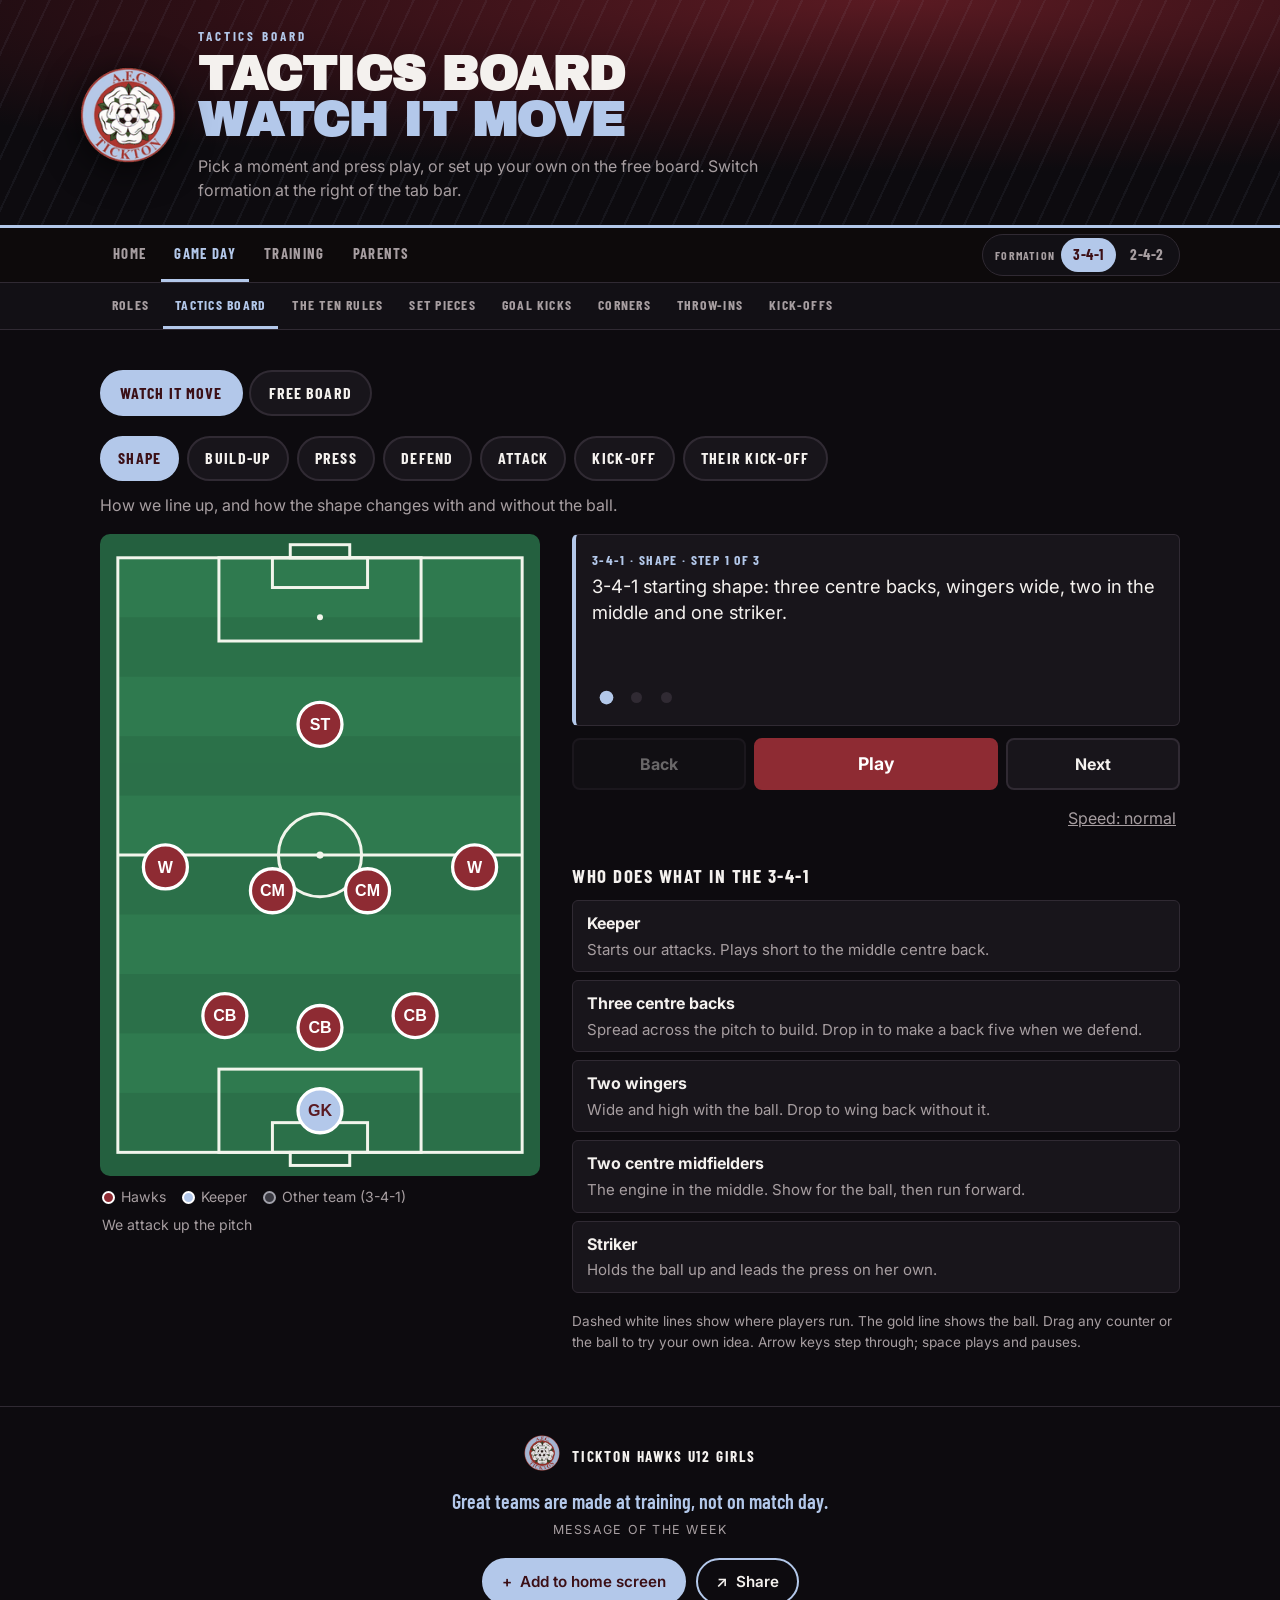
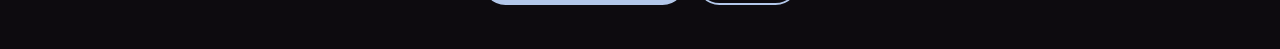
==== commit e1407d71: "Add Kick-Offs tab with diagrams and animations - New Game Day tab: our kick-off routine (high ball d" ====
--- a/board.html
+++ b/board.html
@@ -164,6 +164,7 @@
           <div class="seg" role="group" aria-label="Our formation"><span class="sl">Us</span><button type="button" data-us="f341">3-4-1</button><button type="button" data-us="f242">2-4-2</button></div>
           <div class="seg" role="group" aria-label="Their formation"><span class="sl">Them</span><button type="button" data-them="f341">3-4-1</button><button type="button" data-them="f242">2-4-2</button><button type="button" data-them="off">Hide</button></div>
           <div class="seg" role="group" aria-label="Tool"><span class="sl">Tool</span><button type="button" data-tool="move">Move</button><button type="button" data-tool="run">Draw run</button><button type="button" data-tool="pass">Draw pass</button></div>
+          <div class="seg" role="group" aria-label="Start from"><span class="sl">Start</span><button type="button" data-preset="kick">Kick-off</button><button type="button" data-preset="corner">Corner</button><button type="button" data-preset="defcorner">Their corner</button></div>
           <div class="seg"><button type="button" id="fUndo">Undo line</button><button type="button" id="fClear">Clear lines</button><button type="button" id="fReset">Reset</button><button type="button" id="fFull" class="fs">Full screen</button></div>
         </div>
         <div class="fpitch">
@@ -216,6 +217,11 @@
 var OPP_ATT=[[34,22],[20,34],[34,36],[48,34],[8,54],[60,52],[20,46],[48,44],[34,62]];
 var OPP_DEF=[[34,6],[16,22],[34,18],[52,22],[10,36],[58,36],[28,34],[42,36],[30,52]];
 var OPP_BOX=[[34,5],[22,14],[34,12],[50,14],[15,28],[52,32],[26,30],[42,30],[34,42]];
+/* their shape at our kick-off, as the coaches set it out on the free board */
+var OPP_KO341=[[34,7],[21.3,18.5],[34,15.3],[44,20.7],[6.6,46.9],[59,45.7],[27.1,30.8],[42.4,32.8],[34.2,41.5]];
+var OPP_KO242=[[34,7],[18,16.4],[34,15.3],[50,16.4],[8,43.5],[59.4,43.7],[26,28.9],[41,37.7],[34,42]];
+/* their kick-off, as the coaches set it out */
+var OPP_THEIRKO=[[34,7],[18,28.1],[33.9,22.8],[51.3,26.9],[10.3,46.7],[58.6,46.4],[28.4,35.3],[40.1,35.5],[34,45.4]];
 
 /* scene "key" is used for links from other pages, e.g. board.html#press */
 var FORMS={
@@ -246,11 +252,12 @@
     {c:"Turn and play forward to the wing back. We have beaten the press.",b:"LWB",p:{LWB:[6,50],TEN:[22,40],NINE:[38,28]},o:function(o){return om(o,{6:[19,57],7:[34,64],4:[12,56],5:[56,50]});}}
    ]},
    {key:"press",name:"Press",aim:"Winning the ball back high up the pitch.",steps:[
-    {c:"Their keeper has the ball. We squeeze up. The 9 and 10 stay close to their back three.",o:OPP_BUILD,b:"o0",p:{GK:[34,70],LCB:[29,58],RCB:[39,58],LWB:[10,46],RWB:[58,46],LCM:[25,52],RCM:[43,52],TEN:[28,32],NINE:[40,30]}},
-    {c:"Trigger: the pass goes to their left centre back. The 9 closes her down, the 10 covers the pass back to the middle.",b:"o1",p:{NINE:[27,27],TEN:[36,27],LWB:[10,42],RWB:[58,42]}},
-    {c:"She plays it wide to their winger. The wing back jumps to her, midfield slides across and traps her on the touchline.",b:"o4",p:{LWB:[13,38],LCM:[18,47],RCM:[34,48],NINE:[25,27],TEN:[33,33],LCB:[24,56],RCB:[36,56],RWB:[50,44],GK:[30,66]}},
+    {c:"Their keeper has the ball. We squeeze up. The 9 waits by their middle centre back, the 10 on her own side by their left centre back.",o:OPP_BUILD,b:"o0",p:{GK:[34,70],LCB:[29,58],RCB:[39,58],LWB:[10,46],RWB:[58,46],LCM:[25,52],RCM:[43,52],TEN:[24,30],NINE:[36,25]}},
+    {c:"Trigger: the keeper passes to their middle centre back. The 9 closes her down, curving her run so the only pass is out wide.",b:"o2",p:{NINE:[39,22]}},
+    {c:"She's forced wide to their left centre back. The 9 curves across to block the pass back to the middle, and the 10 presses the ball. They don't cross.",b:"o1",p:{NINE:[27,20],TEN:[22,29],LWB:[10,42],RWB:[58,42]}},
+    {c:"No way back inside, so she plays it wide to their winger. The wing back jumps to her, midfield slides across and traps her on the touchline.",b:"o4",p:{LWB:[13,38],LCM:[18,47],RCM:[34,48],NINE:[27,22],TEN:[20,31],LCB:[24,56],RCB:[36,56],RWB:[50,44],GK:[30,66]}},
     {c:"Ball won. Our midfielder takes it while they are still facing the wrong way.",b:"LCM",p:{LCM:[18,45]},o:function(o){return om(o,{4:[6,40],6:[28,39]});}},
-    {c:"Quick pass to the 10. The 9 runs in behind.",b:"TEN",p:{TEN:[26,32],NINE:[30,14]},o:function(o){return om(o,{1:[20,25],2:[39,21],3:[48,20]});}}
+    {c:"Quick pass to the 10. The 9 runs in behind.",b:"TEN",p:{TEN:[24,32],NINE:[30,14]},o:function(o){return om(o,{1:[20,25],2:[39,21],3:[48,20]});}}
    ]},
    {key:"defend",name:"Defend",aim:"Staying compact when they have the ball in our half.",steps:[
     {c:"Two banks. The 10 and 9 screen in front, four across the middle, two centre backs behind.",o:OPP_ATT,b:"o8",p:{GK:[34,93],LCB:[26,80],RCB:[42,80],LWB:[10,68],LCM:[26,68],RCM:[42,68],RWB:[58,68],TEN:[28,52],NINE:[40,50]}},
@@ -264,6 +271,17 @@
     {c:"10 plays it wide to the wing back, who runs forward on the outside.",b:"LWB",p:{LWB:[8,36],TEN:[30,36],LCM:[27,46]},o:function(o){return om(o,{4:[16,37],1:[16,25],6:[38,38],7:[46,34]});}},
     {c:"Cross comes in. The 9 goes near post, the 10 far post, the wing back arrives at the back, a midfielder waits on the edge.",b:"NINE",o:OPP_BOX,p:{LWB:[8,24],NINE:[29,18],TEN:[44,20],RWB:[58,26],LCM:[34,30],RCM:[44,40],LCB:[24,56],RCB:[44,56],GK:[34,80]}},
     {c:"The 9 finishes. Everyone else is ready for the rebound.",b:[34,3],p:{NINE:[31,12]},o:function(o){return om(o,{2:[38,15]});}}
+   ]},
+   {key:"kick-off",name:"Kick-off",aim:"Our kick-off: a high ball down our left for the wing back to chase.",steps:[
+    {c:"Kick-off. The 9 on the ball, the 10 just behind, wing backs wide on halfway.",o:OPP_KO242,b:"NINE",p:{GK:[34,93],LCB:[22.3,79.3],RCB:[45.1,79.9],LWB:[8.2,50.7],RWB:[60.2,50.5],LCM:[21.6,65.3],RCM:[45.2,63.2],TEN:[32.6,56.3],NINE:[35.9,48]}},
+    {c:"The 9 taps it back to the 10.",b:"TEN"},
+    {c:"The 10 plays a high ball into their right-back area. The left wing back sprints onto it, the 9 and 10 follow up, the right wing back comes infield, a centre mid runs forward, the other moves to the centre circle and the centre backs push up.",b:[10.6,20],p:{LWB:[7.9,16.1],TEN:[35,22.5],NINE:[26.8,15.4],RCM:[32.1,33.2],LCM:[32.7,48.5],RWB:[48,23],RCB:[44.1,64.7],LCB:[22.2,62.9]}},
+    {c:"If it breaks down, we drop back into shape.",b:"o1",p:{GK:[34,93],LCB:[24,76],RCB:[44,76],LWB:[8,56],RWB:[60,56],LCM:[25,56],RCM:[43,56],TEN:[27,40],NINE:[41,31]}}
+   ]},
+   {key:"their-kick-off",name:"Their kick-off",aim:"Their kick-off: hold our shape, then press when they play it back.",steps:[
+    {c:"Their kick-off. We hold our shape, ready to press.",o:OPP_THEIRKO,b:[34,48.6],p:{GK:[34,93],LCB:[24,83],RCB:[44,83],LWB:[8.5,53.5],RWB:[59.2,54.3],LCM:[17.9,69.9],RCM:[49.6,70.2],TEN:[27,58.7],NINE:[41,54]}},
+    {c:"They play it back to a centre mid: that's the trigger. The 9 and 10 hunt the ball, the wing backs step in front of their wingers, the centre mids form the spine and the centre backs step up a little.",b:"o7",p:{NINE:[39.3,42],TEN:[28,43.5],LWB:[15,51],RWB:[54,51],LCM:[29.5,62.5],RCM:[38.5,62.5],LCB:[25,76],RCB:[43,76]}},
+    {c:"If the ball goes wide to their winger, the wing back follows her.",b:"o4",p:{LWB:[13.5,52.6]},o:function(o){return om(o,{4:[8.5,47.5]});}}
    ]}
   ]
  },
@@ -312,6 +330,16 @@
     {c:"Lay it off, then the winger runs beyond. The ball goes into the space down the line.",b:"LW",p:{LW:[7,36],LCM:[28,44]},o:function(o){return om(o,{4:[16,37],1:[16,25],6:[38,38],7:[46,34]});}},
     {c:"Cross comes in. Striker near post, right winger far post, a midfielder waits on the edge.",b:"ST",o:OPP_BOX,p:{LW:[8,24],ST:[29,18],RW:[48,22],LCM:[34,32],RCM:[44,40],LCB:[22,60],CB:[34,62],RCB:[46,60],GK:[34,80]}},
     {c:"The striker finishes. Everyone else is ready for the rebound.",b:[34,3],p:{ST:[31,12]},o:function(o){return om(o,{2:[38,15]});}}
+   ]},
+   {key:"kick-off",name:"Kick-off",aim:"Our kick-off: a high ball down our left for the winger to chase.",steps:[
+    {c:"Kick-off. The striker on the ball, a centre mid just behind, wingers wide on halfway.",o:OPP_KO341,b:"ST",p:{GK:[34,93],LCB:[22.3,74.2],CB:[34,84.7],RCB:[44.3,75.1],LW:[6.1,53.7],LCM:[33.6,56.8],RCM:[34.3,67.9],RW:[58.9,52.6],ST:[34.2,50.3]}},
+    {c:"The striker taps it back to the high centre mid.",b:"LCM"},
+    {c:"She plays a high ball into their right-back area. The left winger sprints onto it, the striker and high centre mid follow up, the right winger comes infield, the deep centre mid moves up to the centre circle and the back three push up.",b:[10.6,22.2],p:{LW:[7.5,19.6],ST:[27.2,21],LCM:[34,22.5],RW:[50.4,23.5],RCM:[34,48],RCB:[44.1,61.6],LCB:[23.4,59.3],CB:[34.3,68]}},
+    {c:"If it breaks down, we drop back into shape.",b:"o1",p:{GK:[34,93],LCB:[18,77],CB:[34,79],RCB:[50,77],LW:[8,54.5],LCM:[26,56],RCM:[42,56],RW:[60,52],ST:[34,28]}}
+   ]},
+   {key:"their-kick-off",name:"Their kick-off",aim:"Their kick-off: hold our shape, then press when they play it back.",steps:[
+    {c:"Their kick-off. We hold our shape, ready to press.",o:OPP_THEIRKO,b:[34,48.6],p:{GK:[34,93],LCB:[16.2,71.5],CB:[33.7,75.2],RCB:[53.1,72.2],LW:[9.9,53.4],LCM:[23.1,64.4],RCM:[44.2,64],RW:[59,54.2],ST:[34,54.6]}},
+    {c:"They play it back to a centre mid: that's the trigger. The striker hunts the ball, the wingers step inside to close the middle, the centre mids step up and the wide centre backs pick up their wingers.",b:"o7",p:{ST:[34.3,38.1],LW:[19.6,40.8],RW:[51.4,40.8],RCM:[46.8,53.5],LCM:[21.5,55.4],RCB:[58.5,64.9],LCB:[7.7,66.8]}}
    ]}
   ]
  }
@@ -558,6 +586,19 @@
   return FORMS[k].ids.map(function(id){return [68-o[id][0],Math.round((100-o[id][1])*10)/10];});
 }
 function fresh(){return {form:S.form,pos:kick(S.form),them:"f341",opp:theirs("f341"),show:true,ball:[34,50],lines:[]};}
+/* corner: ball on the left flag at their end, keeper in goal, everyone else lined up outside the box ready to drag in */
+function cornerStart(k){
+  var ids=FORMS[k].ids.filter(function(id){return id!=="GK";}),o={GK:[34,93]};
+  ids.forEach(function(id,i){o[id]=[Math.round((8+i*52/(ids.length-1))*10)/10,32];});
+  return o;
+}
+/* their corner: ball on our left flag, their 3-4-1 set to attack it, ours lined up outside the box ready to drag into place */
+var THEIR_CORNER=[[34,7],[26.5,74.4],[34,49.7],[36.8,79.4],[23.5,91.1],[34.2,90.6],[-0.8,100.7],[44.3,92.6],[29.2,97.4]];
+function defCornerStart(k){
+  var ids=FORMS[k].ids.filter(function(id){return id!=="GK";}),o={GK:[38,96]};
+  ids.forEach(function(id,i){o[id]=[Math.round((8+i*52/(ids.length-1))*10)/10,62];});
+  return o;
+}
 var F=(function(){
   try{
     var x=JSON.parse(localStorage.getItem(FB_KEY));
@@ -650,6 +691,11 @@
   else if(b.hasAttribute("data-tool")){tool=b.getAttribute("data-tool");}
   else if(b.id==="fUndo"){F.lines.pop();}
   else if(b.id==="fClear"){F.lines=[];}
+  else if(b.hasAttribute("data-preset")){
+    if(b.getAttribute("data-preset")==="corner"){F.pos=cornerStart(F.form);F.show=false;F.ball=[1,1];F.lines=[];}
+    else if(b.getAttribute("data-preset")==="defcorner"){F.pos=defCornerStart(F.form);F.them="f341";F.opp=cp(THEIR_CORNER);F.show=true;F.ball=[1,99];F.lines=[];}
+    else{F.pos=kick(F.form);F.show=true;F.opp=theirs(F.them);F.ball=[34,50];F.lines=[];}
+  }
   else if(b.id==="fReset"){F=fresh();}
   else if(b.id==="fFull"){if(fbFull()){fbExit();}else{fbEnter();}return;}
   fRender();
--- a/assets/site.css
+++ b/assets/site.css
@@ -2,7 +2,7 @@
    Team colours come from the AFC Tickton crest: claret (--maroon) and sky blue (--sky). Change them here to rebrand the whole site. */
 :root{
   --ink:#0D0B0F; --panel:#18151B; --panel2:#121015; --line:#302A33;
-  --maroon:#8E2B33; --maroon-hi:#B5525A; --sky:#B3C8EA; --sky-dim:#5E7394;
+  --maroon:#8E2B33; --sky:#B3C8EA;
   --paper:#F4F1EE; --mute:#A79EA1; --grass:#24603F;
   color-scheme:dark;
 }
@@ -15,7 +15,6 @@
 a{color:var(--sky)}
 button{font:inherit;color:inherit;cursor:pointer}
 button:focus-visible,a:focus-visible,input:focus-visible,select:focus-visible,textarea:focus-visible{outline:3px solid var(--sky);outline-offset:2px}
-.hidden{display:none !important}
 
 /* formation-specific content: only the picked formation shows */
 html[data-form="f341"] [data-form="f242"],
@@ -74,19 +73,6 @@
 h3{font-family:'Barlow Condensed',sans-serif;text-transform:uppercase;letter-spacing:.08em;
   font-size:1.18rem;margin:26px 0 10px}
 
-/* placeholder for anything waiting on the coaches' meeting */
-.todo{border:2px dashed var(--sky-dim);background:rgba(179,200,234,.05);border-radius:8px;
-  padding:16px 18px;margin:0 0 16px}
-.todo .tl{font-family:'Barlow Condensed',sans-serif;font-weight:700;text-transform:uppercase;
-  letter-spacing:.1em;font-size:.85rem;color:var(--sky);margin:0 0 6px;display:flex;gap:8px;align-items:center;flex-wrap:wrap}
-.todo .tl::before{content:"";width:10px;height:10px;border-radius:50%;background:var(--sky)}
-.todo p{margin:0 0 6px;color:#DDD6D8;font-size:.95rem}
-.todo ul{margin:6px 0 0;padding-left:20px;color:var(--mute);font-size:.92rem}
-.todo li{margin-bottom:4px}
-.todo :last-child{margin-bottom:0}
-.draft{display:inline-block;font-family:'Barlow Condensed',sans-serif;font-weight:700;text-transform:uppercase;
-  letter-spacing:.1em;font-size:.72rem;color:#3B0F16;background:var(--sky);border-radius:3px;padding:1px 6px;vertical-align:2px}
-
 /* diagram + copy split */
 .split{display:grid;grid-template-columns:minmax(260px,400px) 1fr;gap:28px;align-items:start}
 @media(max-width:760px){.split{grid-template-columns:1fr}}
@@ -96,6 +82,9 @@
 
 .key{border-left:4px solid var(--sky);background:var(--panel2);padding:12px 16px;
   border-radius:0 6px 6px 0;margin-top:14px;font-size:.95rem}
+ol.steps{margin:0 0 6px;padding-left:22px}
+ol.steps li{margin-bottom:6px}
+ol.steps li::marker{color:var(--sky);font-weight:700}
 ul.plain{margin:0;padding-left:20px}
 ul.plain li{margin-bottom:7px}
 ul.plain li::marker{color:var(--sky)}
@@ -123,28 +112,6 @@
 .pos dd.tbc{color:var(--mute);font-style:italic}
 .pos dd + dt{border-top:1px solid var(--line);margin-top:4px}
 
-/* home hub cards */
-.hub{display:grid;grid-template-columns:repeat(auto-fit,minmax(220px,1fr));gap:14px;margin-top:8px}
-.hub a{display:block;text-decoration:none;color:var(--paper);background:var(--panel);
-  border:1px solid var(--line);border-radius:8px;padding:20px 18px;transition:border-color .15s,transform .15s}
-.hub a:hover,.hub a:focus-visible{border-color:var(--sky);transform:translateY(-2px);outline:none}
-.hub .k{font-family:'Barlow Condensed',sans-serif;text-transform:uppercase;letter-spacing:.08em;
-  color:var(--sky);font-size:1.3rem;margin-bottom:4px}
-.hub .d{color:var(--mute);font-size:.92rem}
-
-/* landing: formation picker */
-.picker{display:grid;grid-template-columns:repeat(auto-fit,minmax(260px,1fr));gap:16px}
-.pick{display:grid;grid-template-columns:120px 1fr;gap:16px;align-items:center;text-align:left;
-  background:var(--panel);border:2px solid var(--line);border-radius:10px;padding:14px;color:var(--paper)}
-.pick:hover{border-color:var(--maroon-hi)}
-.pick[aria-pressed="true"]{border-color:var(--sky);background:#1B1D28}
-.pick img{width:100%;border-radius:6px;display:block}
-.pick b{display:block;font-family:'Archivo Black',sans-serif;font-size:2rem;line-height:1}
-.pick .st{display:inline-block;margin-top:6px;font-family:'Barlow Condensed',sans-serif;font-weight:700;
-  text-transform:uppercase;letter-spacing:.1em;font-size:.8rem;color:var(--sky)}
-.pick .ds{display:block;color:var(--mute);font-size:.9rem;margin-top:6px}
-.pick .on{display:none;margin-top:8px;font-weight:700;color:var(--sky);font-size:.9rem}
-.pick[aria-pressed="true"] .on{display:block}
 
 /* set-piece matrix */
 .sp dt{display:flex;gap:8px;align-items:center}
@@ -177,6 +144,17 @@
   font-size:.78rem;border-radius:3px;padding:2px 8px}
 .nm-home{background:var(--maroon);color:#fff}
 .nm-away{background:var(--sky);color:#3B0F16}
+.nm-cup{background:#e8b33a;color:#3B0F16}
+/* our season */
+.os-stats{display:grid;grid-template-columns:repeat(auto-fit,minmax(110px,1fr));gap:10px;margin:0 0 4px}
+.os-stats div{background:var(--panel);border:1px solid var(--line);border-radius:8px;padding:12px 14px;display:flex;flex-direction:column;gap:2px}
+.os-n{font-family:'Archivo Black',sans-serif;font-size:1.6rem;line-height:1;color:var(--paper)}
+.os-l{font-family:'Barlow Condensed',sans-serif;font-weight:700;text-transform:uppercase;letter-spacing:.08em;font-size:.78rem;color:var(--mute)}
+.os-res{margin-top:16px}
+.os-r{display:inline-block;min-width:58px;font-family:'Archivo Black',sans-serif;font-size:.85rem;border-radius:3px;padding:1px 6px;text-align:center}
+.os-win{background:#2f7a4f;color:#fff}
+.os-draw{background:var(--line);color:var(--paper)}
+.os-loss{background:var(--maroon);color:#fff}
 .nm-vs{display:flex;flex-direction:column;gap:2px;margin-bottom:14px}
 .nm-us{font-family:'Archivo Black',sans-serif;text-transform:uppercase;font-size:clamp(1.5rem,5vw,2rem);line-height:1}
 .nm-v{color:var(--mute);font-weight:600}
@@ -315,4 +293,4 @@
   body{background:#fff;color:#000}
   nav.tabs{display:none}
   section{break-inside:avoid}}
-@media (prefers-reduced-motion:reduce){html{scroll-behavior:auto}.hub a{transition:none}}
+@media (prefers-reduced-motion:reduce){html{scroll-behavior:auto}}
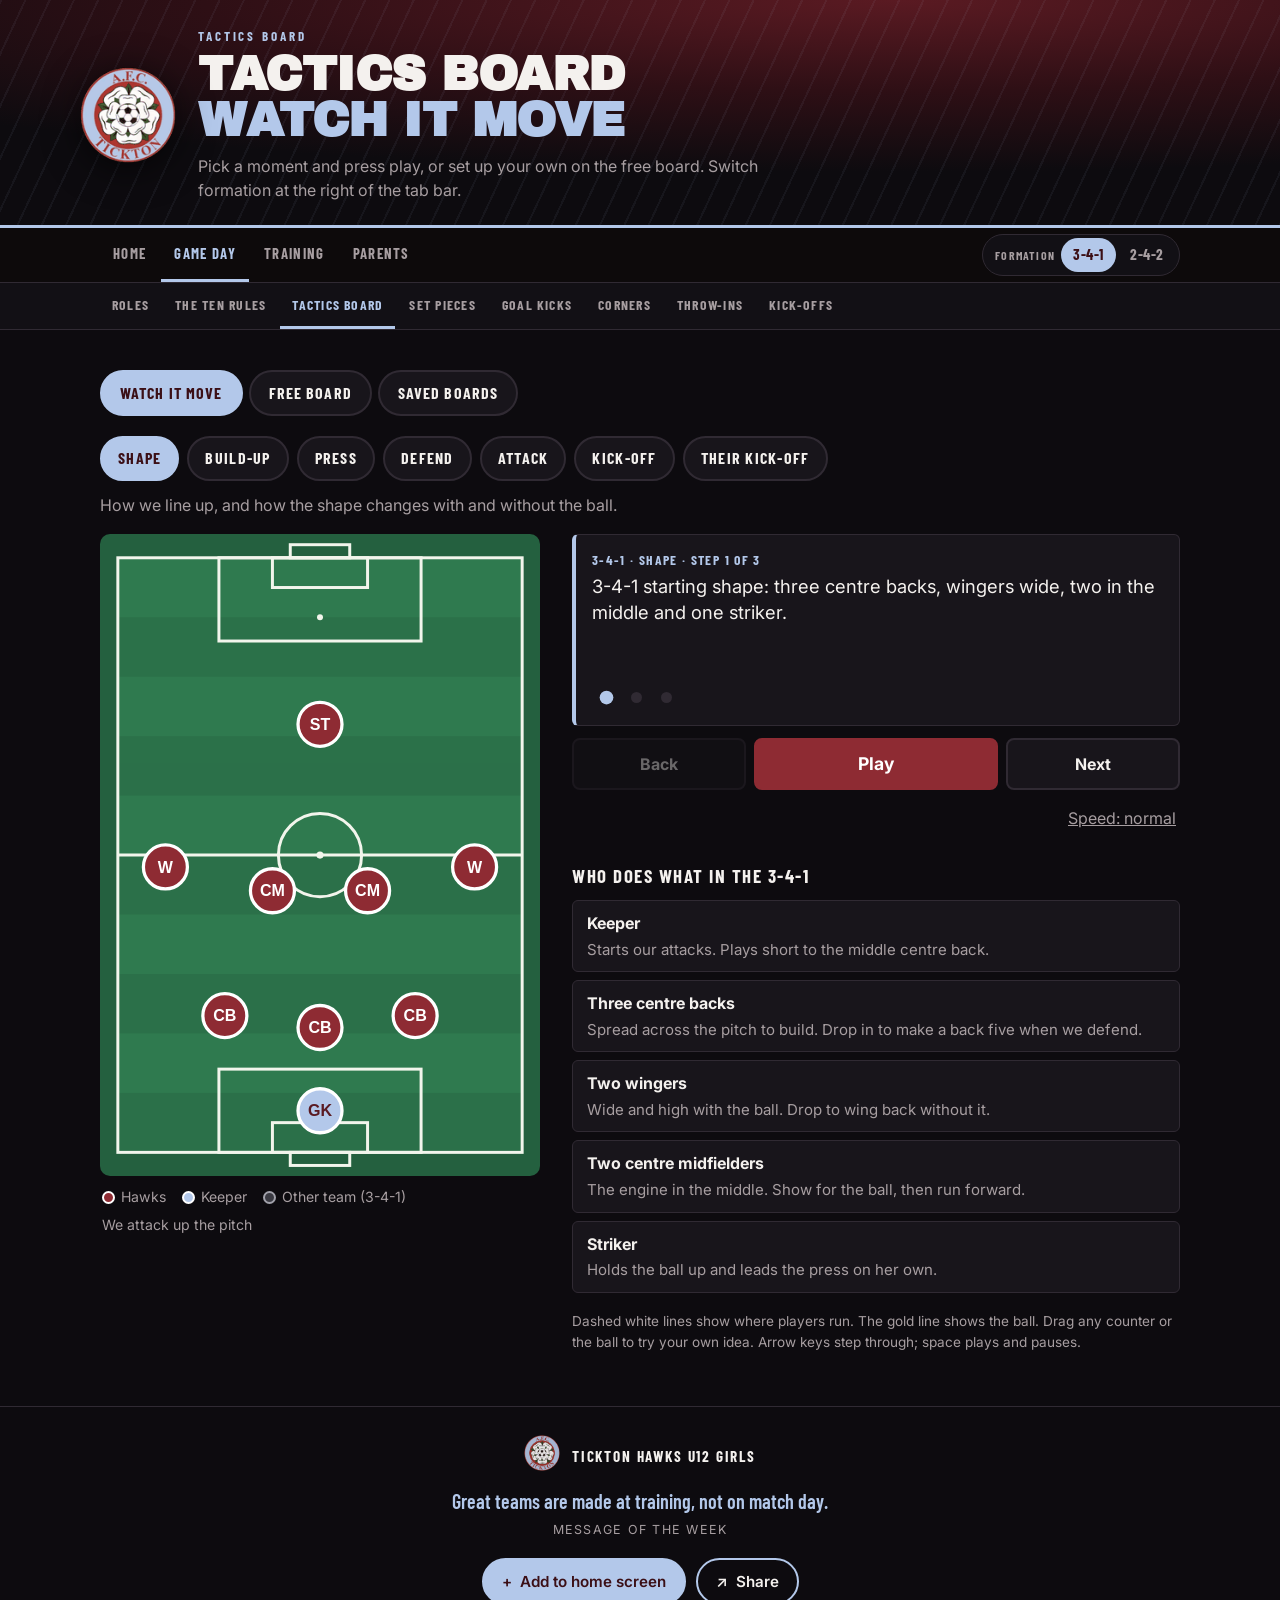
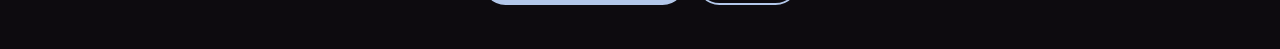
==== commit 10c67dba: "Add Saved boards and make-your-own animations; swap two tabs - Free board: Add step, Play and Clear " ====
--- a/board.html
+++ b/board.html
@@ -93,6 +93,19 @@
 .fb.full .fpitch{flex:1 1 auto;min-height:0;max-width:none}
 .fb.full svg#free{width:100%;height:100%}
 .fb.full .legend{display:none}
+/* steps and saved boards */
+.seg button.sv{background:var(--sky);border-color:var(--sky);color:#3B0F16}
+.seg button:disabled{opacity:.4;cursor:default}
+.si{font-size:.85rem;color:var(--mute);margin-left:4px}
+.fb.playing svg#free{pointer-events:none}
+.sb-grid{display:grid;grid-template-columns:repeat(auto-fill,minmax(150px,1fr));gap:12px}
+@media(min-width:700px){.sb-grid{grid-template-columns:repeat(auto-fill,minmax(220px,1fr));gap:14px}}
+.sb{background:var(--panel);border:1px solid var(--line);border-radius:8px;overflow:hidden;display:flex;flex-direction:column}
+.sb svg{display:block;width:100%;height:auto;background:#2f7a4f}
+.sb-b{padding:12px 14px;display:grid;gap:8px}
+.sb-n{font-family:'Barlow Condensed',sans-serif;font-weight:700;text-transform:uppercase;letter-spacing:.06em;font-size:1.1rem;margin:0}
+.sb-m{color:var(--mute);font-size:.85rem;margin:0}
+.sb-empty{background:var(--panel);border:1px dashed var(--line);border-radius:8px;padding:18px;color:var(--mute)}
 </style>
 </head>
 <body>
@@ -103,6 +116,7 @@
     <div class="seg modes" role="group" aria-label="Board">
       <button type="button" data-mode="watch" aria-pressed="true">Watch it move</button>
       <button type="button" data-mode="free" aria-pressed="false">Free board</button>
+      <button type="button" data-mode="saved" aria-pressed="false">Saved boards</button>
     </div>
 
     <div id="watchMode">
@@ -166,6 +180,7 @@
           <div class="seg" role="group" aria-label="Tool"><span class="sl">Tool</span><button type="button" data-tool="move">Move</button><button type="button" data-tool="run">Draw run</button><button type="button" data-tool="pass">Draw pass</button></div>
           <div class="seg" role="group" aria-label="Start from"><span class="sl">Start</span><button type="button" data-preset="kick">Kick-off</button><button type="button" data-preset="corner">Corner</button><button type="button" data-preset="defcorner">Their corner</button></div>
           <div class="seg"><button type="button" id="fUndo">Undo line</button><button type="button" id="fClear">Clear lines</button><button type="button" id="fReset">Reset</button><button type="button" id="fFull" class="fs">Full screen</button></div>
+          <div class="seg" role="group" aria-label="Steps"><span class="sl">Steps</span><button type="button" id="fAddStep">+ Add step</button><button type="button" id="fPlay">&#9654; Play</button><button type="button" id="fClearSteps">Clear steps</button><button type="button" id="fSaveBoard" class="sv">Save board</button><span class="si" id="fStepInfo" aria-live="polite"></span></div>
         </div>
         <div class="fpitch">
           <svg id="free" viewBox="-3 -4 74 108" role="img" aria-label="Free tactics board">
@@ -195,6 +210,12 @@
           <span><i class="us"></i>Hawks</span><span><i class="gk"></i>Keeper</span><span><i class="them"></i>Other team</span><span>We attack up the pitch</span>
         </div>
       </div>
+      <p class="fine">To animate: set the board up and tap <b>Add step</b>. Move players, the ball and lines, then <b>Add step</b> again, as many times as you like. <b>Play</b> moves smoothly from step to step. <b>Save board</b> keeps it in Saved boards on this device.</p>
+    </div>
+
+    <div id="savedMode" hidden>
+      <p class="aim">Boards you've saved on this device. Open one to change it on the free board, or play it if it has steps.</p>
+      <div id="savedList"></div>
     </div>
   </div>
 </section>
@@ -618,17 +639,25 @@
   var a=l.a,b=l.b,e=Math.hypot(b[0]-a[0],b[1]-a[1])>1.5?shorten(a,b,.6):b;
   return el("line",{x1:a[0],y1:a[1],x2:e[0],y2:e[1],"class":l.t==="pass"?"fp":"fr","marker-end":"url(#"+(l.t==="pass"?"fg":"fw")+")"},parent);
 }
+/* draw one board (the working board, or a step while playing) */
+function fDraw(s,lines,oppG,usG,ballEl){
+  lines.innerHTML="";s.lines.forEach(function(l){fLine(l,lines);});
+  oppG.innerHTML="";
+  if(s.show){
+    var th=FORMS[s.them];
+    th.ids.forEach(function(id,i){counter(oppG,"o:"+i,s.opp[i],3.3,"#3a3a42","#a2a2ab",th.names[id],"lbl o");});
+  }
+  usG.innerHTML="";
+  var us=FORMS[s.form];
+  us.ids.forEach(function(id){var gk=id==="GK";counter(usG,"u:"+id,s.pos[id],3.7,gk?"#b3c8ea":"#8e2b33","#fff",us.names[id],"lbl"+(gk?" k":""));});
+  ballEl.setAttribute("cx",s.ball[0]);ballEl.setAttribute("cy",s.ball[1]);
+}
 function fRender(){
-  fLines.innerHTML="";F.lines.forEach(function(l){fLine(l,fLines);});
-  fOpp.innerHTML="";
-  if(F.show){
-    var th=FORMS[F.them];
-    th.ids.forEach(function(id,i){counter(fOpp,"o:"+i,F.opp[i],3.3,"#3a3a42","#a2a2ab",th.names[id],"lbl o");});
-  }
-  fUs.innerHTML="";
-  var us=FORMS[F.form];
-  us.ids.forEach(function(id){var gk=id==="GK";counter(fUs,"u:"+id,F.pos[id],3.7,gk?"#b3c8ea":"#8e2b33","#fff",us.names[id],"lbl"+(gk?" k":""));});
-  fBall.setAttribute("cx",F.ball[0]);fBall.setAttribute("cy",F.ball[1]);
+  fDraw(F,fLines,fOpp,fUs,fBall);
+  var n=(F.steps||[]).length;
+  $("#fStepInfo").textContent=playing?"":n?n+" step"+(n>1?"s":"")+" added"+(F.name?" · "+F.name:""):(F.name?F.name:"");
+  $("#fPlay").disabled=n<2||!!playing;
+  $("#fClearSteps").disabled=!n||!!playing;
   [].forEach.call(document.querySelectorAll("[data-us]"),function(b){b.setAttribute("aria-pressed",b.getAttribute("data-us")===F.form?"true":"false");});
   [].forEach.call(document.querySelectorAll("[data-them]"),function(b){var v=b.getAttribute("data-them");b.setAttribute("aria-pressed",(F.show?v===F.them:v==="off")?"true":"false");});
   [].forEach.call(document.querySelectorAll("[data-tool]"),function(b){b.setAttribute("aria-pressed",b.getAttribute("data-tool")===tool?"true":"false");});
@@ -642,7 +671,108 @@
   return F.pos[k.slice(2)];
 }
 
+/* ---------- steps: build an animation on the free board ---------- */
+var playing=null;
+function snap(s){
+  return JSON.parse(JSON.stringify({form:s.form,them:s.them,show:s.show,pos:s.pos,opp:s.opp,ball:s.ball,lines:s.lines}));
+}
+function lerp2(a,b,t){return [a[0]+(b[0]-a[0])*t,a[1]+(b[1]-a[1])*t];}
+/* in-between frame: players glide if the formation stays the same; lines show once a step is reached */
+function between(A,B,t){
+  var o={form:B.form,them:B.them,show:B.show,pos:{},opp:B.opp,ball:lerp2(A.ball,B.ball,t),lines:t>=1?B.lines:[]};
+  for(var id in B.pos){o.pos[id]=A.form===B.form&&A.pos[id]?lerp2(A.pos[id],B.pos[id],t):B.pos[id];}
+  if(A.show&&B.show&&A.them===B.them){o.opp=B.opp.map(function(p,i){return lerp2(A.opp[i],p,t);});}
+  return o;
+}
+function fStop(){
+  if(!playing){return;}
+  cancelAnimationFrame(playing.raf);playing=null;
+  fb.classList.remove("playing");$("#fPlay").innerHTML="&#9654; Play";fRender();
+}
+function fPlay(){
+  var steps=F.steps||[];
+  if(steps.length<2){return;}
+  var MOVEMS=1500*(S.slow?1.6:1),HOLDMS=1100*(S.slow?1.6:1);
+  playing={i:0,t0:null,raf:0};
+  fb.classList.add("playing");$("#fPlay").textContent="Stop";
+  function frame(ts){
+    if(!playing){return;}
+    if(playing.t0===null){playing.t0=ts;}
+    var i=playing.i,el2=ts-playing.t0,cur;
+    if(el2<HOLDMS){cur=steps[i];}
+    else if(i<steps.length-1){
+      var k=Math.min(1,(el2-HOLDMS)/MOVEMS);cur=between(steps[i],steps[i+1],ease(k));
+      if(k>=1){playing.i++;playing.t0=ts;}
+    }else{fStop();return;}
+    fDraw(cur,fLines,fOpp,fUs,fBall);
+    $("#fStepInfo").textContent="Step "+(Math.min(playing.i,steps.length-1)+1)+" of "+steps.length;
+    playing.raf=requestAnimationFrame(frame);
+  }
+  fRender();
+  playing.raf=requestAnimationFrame(frame);
+}
+
+/* ---------- saved boards (on this device) ---------- */
+var SB_KEY="hawksSavedBoards";
+function sbLoad(){try{var x=JSON.parse(localStorage.getItem(SB_KEY));return Array.isArray(x)?x:[];}catch(e){return [];}}
+function sbStore(list){try{localStorage.setItem(SB_KEY,JSON.stringify(list));return true;}catch(e){return false;}}
+function fSaveBoard(){
+  var steps=(F.steps&&F.steps.length)?F.steps:[snap(F)];
+  var list=sbLoad();
+  var name=window.prompt("Name this board (e.g. Corner v Parks)",F.name||"Board "+(list.length+1));
+  if(name===null){return;}
+  name=name.trim()||"Board "+(list.length+1);
+  var same=list.filter(function(b){return b.name.toLowerCase()===name.toLowerCase();})[0];
+  if(same&&!window.confirm('Replace your saved board "'+same.name+'"?')){return;}
+  list=list.filter(function(b){return b!==same;});
+  list.unshift({id:String(Date.now()),name:name,saved:new Date().toISOString(),steps:JSON.parse(JSON.stringify(steps))});
+  if(!sbStore(list)){window.alert("Couldn't save on this device. Storage may be full or turned off.");return;}
+  F.name=name;fRender();
+  $("#fStepInfo").textContent="Saved: "+name;
+}
+function thumb(s){
+  var NSs="http://www.w3.org/2000/svg",svg=document.createElementNS(NSs,"svg");
+  svg.setAttribute("viewBox","-3 -4 74 108");svg.setAttribute("aria-hidden","true");
+  svg.innerHTML='<rect x="-3" y="-4" width="74" height="108" fill="#24603f"/><rect x="0" y="0" width="68" height="100" fill="#2f7a4f"/>'+
+    '<g fill="none" stroke="#f2f5ec" stroke-width=".5"><rect x="0" y="0" width="68" height="100"/><line x1="0" y1="50" x2="68" y2="50"/><circle cx="34" cy="50" r="7"/><rect x="17" y="0" width="34" height="14"/><rect x="17" y="86" width="34" height="14"/></g>';
+  var lg=el("g",{},svg),og=el("g",{},svg),ug=el("g",{},svg),bl=el("circle",{r:1.7,fill:"#fff",stroke:"#18211c","stroke-width":.4},svg);
+  fDraw(s,lg,og,ug,bl);
+  return svg;
+}
+function renderSaved(){
+  var box=$("#savedList"),list=sbLoad();
+  box.innerHTML="";
+  if(!list.length){box.innerHTML='<p class="sb-empty">No saved boards yet. Set one up on the <b>Free board</b> and tap <b>Save board</b>.</p>';return;}
+  var grid=document.createElement("div");grid.className="sb-grid";
+  list.forEach(function(b){
+    var c=document.createElement("div");c.className="sb";
+    c.appendChild(thumb(b.steps[b.steps.length-1]));
+    var d=new Date(b.saved).toLocaleDateString("en-GB",{day:"numeric",month:"short"});
+    var info=document.createElement("div");info.className="sb-b";
+    info.innerHTML='<p class="sb-n"></p><p class="sb-m"></p><div class="seg"><button type="button" data-sb="open">Open</button>'+
+      (b.steps.length>1?'<button type="button" data-sb="play" class="sv">&#9654; Play</button>':'')+'<button type="button" data-sb="del">Delete</button></div>';
+    info.querySelector(".sb-n").textContent=b.name;
+    info.querySelector(".sb-m").textContent=(b.steps.length>1?b.steps.length+" steps":"Still board")+" · "+FORMS[b.steps[0].form].label+" · saved "+d;
+    info.addEventListener("click",function(e){
+      var t=e.target.closest("[data-sb]");if(!t){return;}
+      var act=t.getAttribute("data-sb");
+      if(act==="del"){
+        if(window.confirm('Delete "'+b.name+'"? This can\'t be undone.')){sbStore(sbLoad().filter(function(x){return x.id!==b.id;}));renderSaved();}
+        return;
+      }
+      if((F.steps||[]).length&&!F.name&&!window.confirm("Replace the board you're working on? Its steps aren't saved.")){return;}
+      var steps=JSON.parse(JSON.stringify(b.steps));
+      F=snap(steps[0]);F.steps=steps.length>1?steps:[];F.name=b.name;
+      history.replaceState(null,"","#free");setMode("free");
+      if(act==="play"){fPlay();}
+    });
+    c.appendChild(info);grid.appendChild(c);
+  });
+  box.appendChild(grid);
+}
+
 fsvg.addEventListener("pointerdown",function(e){
+  if(playing){return;}
   var p=svgPt(fsvg,e);
   if(tool==="move"){
     var t=e.target.closest("[data-k]");
@@ -683,6 +813,11 @@
 fb.addEventListener("click",function(e){
   var b=e.target.closest("button");
   if(!b){return;}
+  if(b.id==="fPlay"){if(playing){fStop();}else{fPlay();}return;}
+  if(playing){fStop();}
+  if(b.id==="fAddStep"){F.steps=(F.steps||[]).concat([snap(F)]);fRender();$("#fStepInfo").textContent="Step "+F.steps.length+" added";return;}
+  if(b.id==="fClearSteps"){if(window.confirm("Clear all the steps? Your board stays as it is.")){F.steps=[];}fRender();return;}
+  if(b.id==="fSaveBoard"){fSaveBoard();return;}
   if(b.hasAttribute("data-us")){F.form=b.getAttribute("data-us");F.pos=kick(F.form);}
   else if(b.hasAttribute("data-them")){
     var v=b.getAttribute("data-them");
@@ -696,7 +831,7 @@
     else if(b.getAttribute("data-preset")==="defcorner"){F.pos=defCornerStart(F.form);F.them="f341";F.opp=cp(THEIR_CORNER);F.show=true;F.ball=[1,99];F.lines=[];}
     else{F.pos=kick(F.form);F.show=true;F.opp=theirs(F.them);F.ball=[34,50];F.lines=[];}
   }
-  else if(b.id==="fReset"){F=fresh();}
+  else if(b.id==="fReset"){F=fresh();F.steps=[];}
   else if(b.id==="fFull"){if(fbFull()){fbExit();}else{fbEnter();}return;}
   fRender();
 });
@@ -726,22 +861,24 @@
 var mode="watch";
 function setMode(m){
   mode=m;
-  $("#watchMode").hidden=m!=="watch";$("#freeMode").hidden=m!=="free";
+  $("#watchMode").hidden=m!=="watch";$("#freeMode").hidden=m!=="free";$("#savedMode").hidden=m!=="saved";
   [].forEach.call(document.querySelectorAll("[data-mode]"),function(b){b.setAttribute("aria-pressed",b.getAttribute("data-mode")===m?"true":"false");});
+  if(m!=="free"){fStop();}
   if(m==="free"){S.playing=false;ui();fRender();}
   else if(fbFull()){fbExit();}
+  if(m==="saved"){S.playing=false;ui();renderSaved();}
 }
 [].forEach.call(document.querySelectorAll("[data-mode]"),function(b){
   b.addEventListener("click",function(){
     var m=b.getAttribute("data-mode");
-    history.replaceState(null,"",m==="free"?"#free":"#"+FORMS[S.form].scenes[S.scene].key);
+    history.replaceState(null,"",m==="watch"?"#"+FORMS[S.form].scenes[S.scene].key:"#"+m);
     setMode(m);
   });
 });
 
 buildPlayers();
 loadScene(false);
-setMode(location.hash==="#free"?"free":"watch");
+setMode(location.hash==="#free"?"free":location.hash==="#saved"?"saved":"watch");
 requestAnimationFrame(tick);
 })();
 </script>
